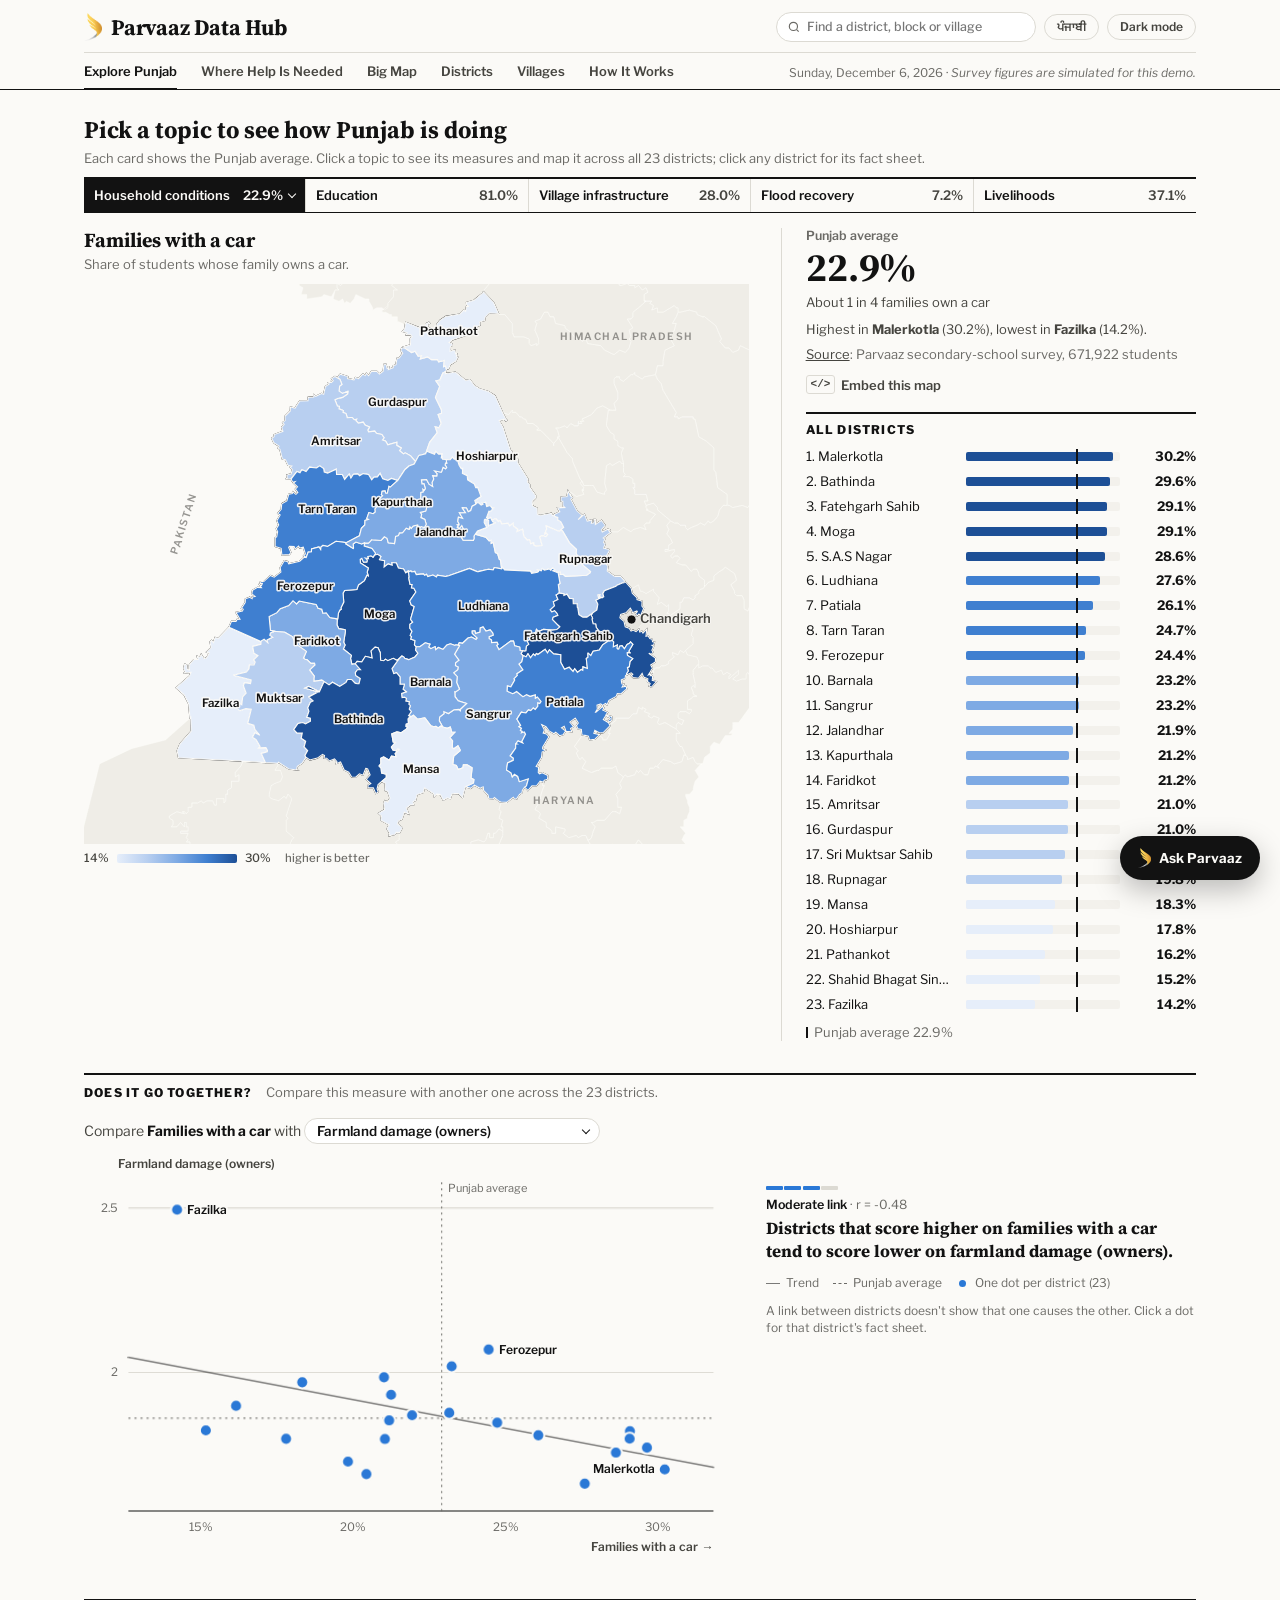
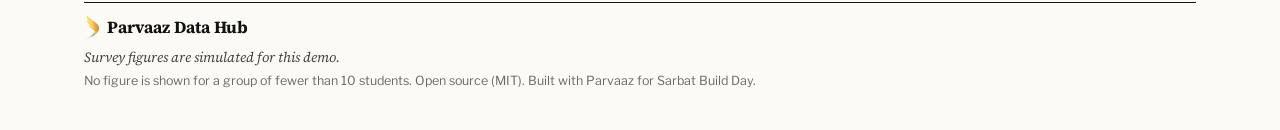
==== web/index.html @ bfe71d0b "Big Map: every village as a dot coloured by services (original style), cleaned up Co-Authored-By: Cl" ====
<!doctype html>
<html lang="en">
<head>
  <meta charset="utf-8">
  <meta name="viewport" content="width=device-width, initial-scale=1, viewport-fit=cover">
  <title>Parvaaz Data Hub</title>
  <meta name="description" content="Where Punjab needs help, district by district: Parvaaz's student survey and public records on every village.">
  <meta name="theme-color" content="#fbfaf7">
  <link rel="icon" type="image/png" href="img/parvaaz-wing-64.png">
  <link rel="preconnect" href="https://fonts.googleapis.com">
  <link rel="preconnect" href="https://fonts.gstatic.com" crossorigin>
  <link rel="stylesheet" href="https://fonts.googleapis.com/css2?family=Libre+Franklin:wght@400;500;600;700;800&family=Source+Serif+4:ital,opsz,wght@0,8..60,400;0,8..60,600;0,8..60,700;1,8..60,400;1,8..60,600&family=Noto+Sans+Gurmukhi:wght@400;500;600;700&display=swap">
  <link rel="stylesheet" href="css/atlas.css?v=202610170406">
</head>
<body>
<div class="page">
  <header class="mast">
    <div class="mast-top">
      <a class="brand" href="#explore"><img class="logo-mark" src="img/parvaaz-wing.png" alt=""><span data-s="brand">Parvaaz Data Hub</span></a>
      <div class="topbar-right">
        <div class="finder">
          <input id="find" type="search" autocomplete="off" spellcheck="false" role="combobox" aria-expanded="false" aria-controls="find-list">
          <ul class="results" id="find-list" role="listbox" hidden></ul>
        </div>
        <button type="button" class="toggle-btn" id="lang-toggle" lang="pa">ਪੰਜਾਬੀ</button>
        <button type="button" class="toggle-btn" id="theme-toggle" data-s="darkMode">Dark mode</button>
      </div>
    </div>
    <div class="mast-nav">
      <nav class="sections" aria-label="Sections">
        <a href="#explore" data-tab="map" data-s="tabMap">Explore Punjab</a>
        <a href="#today" data-tab="today" data-s="tabToday">Where Help Is Needed</a>
        <a href="#atlas" data-tab="atlas" data-s="tabAtlas">Big Map</a>
        <a href="#districts" data-tab="districts" data-s="tabDistricts">Districts</a>
        <a href="#villages" data-tab="villages" data-s="tabVillages">Villages</a>
        <a href="#about" data-tab="about" data-s="tabAbout">How It Works</a>
      </nav>
      <p class="mast-meta"><span id="today-date"></span> · <span data-s="simLine">Survey figures are simulated for this demo.</span></p>
    </div>
    <div class="markets" id="markets" hidden></div>
  </header>

  <main>
    <section class="tab-panel" id="tab-map" hidden>
      <div class="explore-intro"><h2 class="headline" data-s="exploreHead">Pick a topic to see how Punjab is doing</h2><p class="deck" data-s="exploreDeck">Every topic shows the Punjab average and a map of all 23 districts. No sign-up needed.</p></div>
      <nav class="topic-cards" id="topic-pills" aria-label="Topics"></nav>
      <div class="measures" id="measure-row"><div class="measures-in"><span class="measures-lbl" id="measures-lbl"></span><div class="measure-list" id="measure-pills" role="group"></div></div></div>
      <div class="chart-grid">
        <figure class="map-fig">
          <h3 class="fig-title" id="map-title"></h3>
          <p class="chart-sub" id="map-desc"></p>
          <div class="map-slot slot-map"></div>
          <div class="legend" id="map-key"></div>
        </figure>
        <div class="map-side" id="map-side"></div>
      </div>
      <section class="compare" id="compare"></section>
    </section>

    <section class="tab-panel" id="tab-today" hidden>
      <div class="front">
        <article class="lead" id="lead"></article>
        <aside class="rail" id="rail">
          <p class="kicker" data-s="needMap">Where need is highest</p>
          <div class="pills" id="areas"></div>
          <div class="map-slot slot-rail"></div>
          <div class="legend" id="rail-key"></div>
          <p class="legend-note" data-s="railHint">Darker = more need. Click a district for its fact sheet.</p>
          <div class="tiles" id="rail-tiles"></div>
        </aside>
      </div>
      <div class="band">
        <div class="band-main">
          <div class="band-head"><h3 data-s="heatTitle">Every district, by need</h3></div>
          <div class="heat" id="heat"></div>
        </div>
        <div class="band-side">
          <div class="band-head"><h3 data-s="notesTitle">About these numbers</h3></div>
          <ul class="cal" id="notes"></ul>
        </div>
      </div>
    </section>

    <section class="tab-panel" id="tab-atlas" hidden>
      <div class="atlas-stage">
        <aside class="atlas-side">
          <p class="kicker" data-s="tabAtlas"></p>
          <h2 class="atlas-title" data-s="atlasHead"></h2>
          <p class="atlas-deck" data-s="atlasDeck"></p>
          <label class="atlas-ctl"><span data-s="atlasColour"></span><span class="cmp-select"><select id="atlas-ind"></select></span></label>
          <div class="finder atlas-find"><input id="atlas-q" type="search" autocomplete="off" spellcheck="false"><ul class="results" id="atlas-list" hidden></ul></div>
          <label class="atlas-check"><input type="checkbox" id="atlas-dots" checked> <span data-s="atlasShowV"></span></label>
          <div class="atlas-detail" id="atlas-detail"></div>
        </aside>
        <div class="atlas-map">
          <div class="map-slot slot-big"></div>
          <div class="atlas-zoom"><button type="button" data-azoom="in" aria-label="Zoom in">+</button><button type="button" data-azoom="out" aria-label="Zoom out">−</button><button type="button" data-azoom="reset" aria-label="Reset">⟲</button></div>
          <p class="atlas-hint" id="atlas-hint" data-s="atlasHint"></p>
        </div>
      </div>
    </section>

    <section class="tab-panel" id="tab-districts" hidden>
      <div class="page-intro"><p class="kicker" data-s="tabDistricts"></p><h2 class="headline" data-s="districtsHead"></h2><p class="deck" data-s="districtsSub"></p></div>
      <div class="cards" id="cards"></div>
    </section>



    <section class="tab-panel" id="tab-villages" hidden>
      <div class="page-intro"><p class="kicker" data-s="tabVillages"></p><h2 class="headline" data-s="villagesHead"></h2><p class="deck" data-s="villagesSub"></p></div>
      <div class="filters">
        <input id="vq" type="search">
        <select id="vf-district"></select>
        <select id="vf-block"></select>
        <select id="vf-missing"></select>
        <span class="count" id="vcount" aria-live="polite"></span>
      </div>
      <div class="table-wrap"><table id="vtable"><thead></thead><tbody></tbody></table></div>
      <button class="more" id="vmore" type="button" hidden></button>
    </section>

    <section class="tab-panel" id="tab-about" hidden>
      <div class="page-intro"><p class="kicker" data-s="tabAbout"></p><h2 class="headline" data-s="aboutHead"></h2><p class="deck" data-s="aboutDeck"></p></div>
      <div class="about" id="about-cols"></div>
      <div class="section-head"><h2 data-s="xwTitle">How we matched the villages</h2><p data-s="xwSub">Every village in the government's list, linked to the census and to public village records.</p></div>
      <div class="xw" id="xw"></div>
      <div class="built-by"><img src="img/parvaaz-logo.png" alt="Parvaaz ਪਰਵਾਜ਼"><div><h3 data-s="byTitle">Built with Parvaaz</h3><p data-s="byText"></p></div></div>
      <div class="section-head"><h2 data-s="sourcesTitle">Sources</h2></div>
      <div class="about" id="about-src"></div>
    </section>
  </main>

  <footer>
    <a class="foot-brand" href="#about"><img src="img/parvaaz-wing.png" alt=""><span data-s="brand">Parvaaz Data Hub</span></a>
    <div class="disclaimer" data-s="simLine">Survey figures are simulated for this demo.</div>
    <div id="foot"></div>
  </footer>
</div>

<div class="map-park" hidden><div class="map-wrap" id="map"></div></div>

<dialog class="modal" id="modal" aria-label="District fact sheet">
  <div class="modal-inner">
    <button class="modal-close" type="button" id="modal-close" aria-label="Close">✕</button>
    <div id="modal-body"></div>
    <div class="modal-map"><div class="map-slot slot-modal"></div><div class="legend" id="modal-key"></div><p class="legend-note" id="modal-note"></p></div>
    <div id="modal-more"></div>
  </div>
</dialog>

<div class="toast" id="toast" role="status" hidden></div>
<a class="embed-credit" id="embed-credit" target="_blank" rel="noopener"><img src="img/parvaaz-wing.png" alt=""><span data-s="brand">Parvaaz Data Hub</span> ↗</a>
  <section class="chat" id="chat" aria-label="Ask Parvaaz">
    <div class="chat-panel" id="chat-panel" hidden>
      <div class="chat-head">
        <img class="chat-wing" src="img/parvaaz-wing.png" alt=""><strong data-s="chatTitle">Ask Parvaaz</strong>
        <button type="button" class="chat-mode" id="chat-mode" title="Connect Claude"></button>
        <button type="button" class="icon-btn" id="chat-close" aria-label="Close">
          <svg viewBox="0 0 24 24" aria-hidden="true"><path d="M6 6l12 12M18 6L6 18"/></svg>
        </button>
      </div>
      <form class="chat-key" id="chat-key" hidden>
        <p><b>Connect Claude</b> for full answers. Paste an Anthropic API key. It is stored only in this browser and sent only to Anthropic.</p>
        <input id="chat-key-input" type="password" autocomplete="off" placeholder="sk-ant-..." aria-label="Anthropic API key">
        <div class="chat-key-row"><button type="button" class="link" id="chat-key-clear">Disconnect</button><button type="submit" class="btn btn-sm">Save</button></div>
        <p class="note">For a public launch, use the server in web/server/ so visitors never need a key.</p>
      </form>
      <div class="chat-log" id="chat-log"><div class="msg bot" id="chat-intro"></div></div>
      <div class="chat-chips" id="chat-chips"></div>
      <form class="chat-form" id="chat-form">
        <input id="chat-input" type="text" autocomplete="off" aria-label="Your question">
        <button type="submit" class="btn" data-s="chatSend">Ask</button>
      </form>
    </div>
    <button type="button" class="chat-toggle" id="chat-toggle" aria-expanded="false" aria-controls="chat-panel">
      <img class="chat-wing" src="img/parvaaz-wing.png" alt="">
      <span data-s="chatTitle">Ask Parvaaz</span>
    </button>
  </section>

  <script src="js/config.js?v=202610170406"></script>
  <script src="js/i18n.js?v=202610170406"></script>
  <script src="js/data.js?v=202610170406"></script>
  <script src="js/map.js?v=202610170406"></script>
  <script src="js/charts.js?v=202610170406"></script>
  <script src="js/need.js?v=202610170406"></script>
  <script src="js/answer.js?v=202610170406"></script>
  <script src="js/chat.js?v=202610170406"></script>
  <script src="js/app.js?v=202610170406"></script>
</body>
</html>
---- web/css/atlas.css ----
/* Punjab Data Hub: newspaper front page (after "The Morning Brief"). Plain CSS, light + dark. */

:root {
  --paper: #fbfaf7; --paper-2: #f3f1ec; --card: #ffffff;
  --ink: #121212; --ink-2: #45443f; --muted: #6b6a66;
  --hair: #dcdad3; --rule: #121212;
  --good: #2a78d6; --bad: #e34948; --up: #1f7a4d; --down: #c23b3a;
  --nodata: #e6e4de; --halo: rgba(251,250,247,.92); --land: #efede7;
  --seq-good-0: #e6eefa; --seq-good-1: #b8cff0; --seq-good-2: #7eaae4; --seq-good-3: #3f7fd0; --seq-good-4: #1d4f96;
  --seq-bad-0: #fbe9e4; --seq-bad-1: #f4c1b5; --seq-bad-2: #e98d7c; --seq-bad-3: #d25747; --seq-bad-4: #9b2c22;
  --seq-neutral-0: #ecebe6; --seq-neutral-1: #cfccc2; --seq-neutral-2: #a9a598; --seq-neutral-3: #7a766a; --seq-neutral-4: #4a473f;
  --serif: "Source Serif 4", Georgia, "Times New Roman", "Noto Sans Gurmukhi", serif;
  --sans: "Libre Franklin", "Helvetica Neue", Arial, "Noto Sans Gurmukhi", sans-serif;
  color-scheme: light;
}
@media (prefers-color-scheme: dark) {
  :root:not([data-theme="light"]) {
    --paper: #161615; --paper-2: #1f1f1d; --card: #1b1b1a; --ink: #f1efe9; --ink-2: #cfccc4; --muted: #9a978f;
    --hair: #34332f; --rule: #f1efe9; --good: #6aa6f0; --bad: #f07170; --up: #5cc08a; --down: #f07170;
    --nodata: #2c2b28; --halo: rgba(22,22,21,.9); --land: #23221f; color-scheme: dark;
  }
}
:root[data-theme="dark"] {
  --paper: #161615; --paper-2: #1f1f1d; --card: #1b1b1a; --ink: #f1efe9; --ink-2: #cfccc4; --muted: #9a978f;
  --hair: #34332f; --rule: #f1efe9; --good: #6aa6f0; --bad: #f07170; --up: #5cc08a; --down: #f07170;
  --nodata: #2c2b28; --halo: rgba(22,22,21,.9); --land: #23221f; color-scheme: dark;
}

* { box-sizing: border-box; }
html { -webkit-text-size-adjust: 100%; }
body { margin: 0; background: var(--paper); color: var(--ink); font: 17px/1.55 var(--serif); }
a { color: inherit; }
button, input, select { font: inherit; color: inherit; }
[hidden] { display: none !important; }
.muted { color: var(--muted); }
.tab { font-variant-numeric: tabular-nums; }
body.modal-open { overflow: hidden; }

.page { max-width: 1160px; margin: 0 auto; padding: 0 24px 40px; }

/* ---------- masthead ---------- */
.mast { position: sticky; top: 0; z-index: 50; background: var(--paper); border-bottom: 1px solid var(--rule); margin: 0 calc(50% - 50vw); padding: 0 calc(50vw - 50%); }
body { overflow-x: hidden; }
.mast-top { display: flex; justify-content: space-between; align-items: center; gap: 16px; padding: 12px 0 10px; }
.brand { display: inline-flex; align-items: center; gap: 9px; text-decoration: none; font: 700 22px/1 var(--serif); letter-spacing: -.01em; color: var(--ink); white-space: nowrap; }
.brand .logo-mark { height: 28px; width: auto; display: block; }
html[lang="pa"] .brand { font-family: "Noto Sans Gurmukhi", var(--serif); font-size: 20px; }
.topbar-right { display: flex; align-items: center; gap: 8px; flex-wrap: wrap; justify-content: flex-end; }
.toggle-btn { border: 1px solid var(--hair); background: transparent; border-radius: 999px; padding: 5px 12px; font: 600 12px/1.2 var(--sans); cursor: pointer; text-decoration: none; color: var(--ink-2); white-space: nowrap; }
.toggle-btn:hover { border-color: var(--ink); color: var(--ink); }
.mast-nav { display: flex; justify-content: space-between; align-items: flex-end; gap: 16px; border-top: 1px solid var(--hair); }
.mast-meta { margin: 0; padding: 0 0 9px; font: 12px/1.3 var(--sans); color: var(--muted); white-space: nowrap; }
.mast-meta span:last-child { font-style: italic; }
.finder { position: relative; }
.finder input { width: 260px; border: 1px solid var(--hair); background: var(--card) url("data:image/svg+xml,%3Csvg xmlns='http://www.w3.org/2000/svg' viewBox='0 0 24 24' fill='none' stroke='%236b6a66' stroke-width='2'%3E%3Ccircle cx='11' cy='11' r='7'/%3E%3Cpath d='m20 20-3.5-3.5'/%3E%3C/svg%3E") no-repeat 10px 50% / 14px; border-radius: 999px; padding: 6px 12px 6px 30px; font: 500 12.5px/1.3 var(--sans); outline: none; }
.finder input:focus { border-color: var(--ink); }
.results { position: absolute; right: 0; top: calc(100% + 6px); z-index: 70; width: 340px; max-height: 420px; overflow-y: auto; margin: 0; padding: 6px; list-style: none; background: var(--card); border: 1px solid var(--hair); border-radius: 8px; box-shadow: 0 16px 40px rgba(0,0,0,.14); }
.results li { display: flex; gap: 10px; align-items: baseline; padding: 7px 8px; border-radius: 6px; cursor: pointer; }
.results li:hover, .results li.is-on { background: var(--paper-2); }
.r-type { flex: 0 0 56px; font: 700 10px/1.2 var(--sans); text-transform: uppercase; letter-spacing: .08em; color: var(--muted); }
.r-main b { display: block; font: 600 14px/1.3 var(--sans); }
.r-main small { font: 12px/1.3 var(--sans); color: var(--muted); }
.r-none { color: var(--muted); font: 13px var(--sans); cursor: default !important; }

.sections { display: flex; gap: 2px 24px; flex-wrap: wrap; font: 600 13px/1.3 var(--sans); }
.sections a { text-decoration: none; color: var(--ink-2); padding: 10px 0 8px; border-bottom: 2px solid transparent; margin-bottom: -1px; }
.sections a:hover { color: var(--ink); }
.sections a[aria-current] { color: var(--ink); border-bottom-color: var(--ink); }
.markets { display: flex; overflow-x: auto; border-bottom: 1px solid var(--rule); scrollbar-width: none; }
.markets::-webkit-scrollbar { display: none; }
.mk { flex: 1 0 auto; display: grid; gap: 1px; padding: 9px 16px; text-decoration: none; border-right: 1px solid var(--hair); font-family: var(--sans); min-width: 140px; }
.mk:last-child { border-right: 0; }
.mk:hover { background: var(--paper-2); }
.mk-name { font: 700 10.5px/1.2 var(--sans); text-transform: uppercase; letter-spacing: .08em; color: var(--muted); }
.mk-price { font: 700 17px/1.2 var(--serif); font-variant-numeric: tabular-nums; }
.mk-chg { font: 500 11.5px/1.2 var(--sans); color: var(--ink-2); white-space: nowrap; }

/* ---------- shared ---------- */
main { padding-top: 26px; }
.kicker { margin: 0 0 6px; font: 700 11px/1.3 var(--sans); text-transform: uppercase; letter-spacing: .12em; color: var(--bad); }
.section-head { border-top: 2px solid var(--rule); padding-top: 8px; margin: 6px 0 16px; display: flex; align-items: baseline; gap: 14px; flex-wrap: wrap; }
.section-head h2 { margin: 0; font: 800 13px/1.3 var(--sans); text-transform: uppercase; letter-spacing: .1em; }
.section-head p { margin: 0; font: 14px/1.4 var(--sans); color: var(--muted); }
.chart-sub { margin: 2px 0 10px; font: 13px/1.4 var(--sans); color: var(--muted); }
.legend { display: flex; align-items: center; gap: 8px; margin-top: 8px; font: 500 11.5px/1.2 var(--sans); color: var(--ink-2); flex-wrap: wrap; }
.legend .grad { display: inline-block; width: 120px; height: 9px; border-radius: 2px; }
.legend em { font-style: normal; color: var(--muted); margin-left: 6px; }
.legend .dot { width: 11px; height: 11px; border-radius: 50%; border: 1px solid rgba(0,0,0,.35); display: inline-block; }
.legend-note { margin: 6px 0 0; font: 12px/1.45 var(--sans); color: var(--muted); }
.tick { display: inline-block; width: 2px; height: 11px; background: var(--ink); margin-right: 6px; vertical-align: -1px; }

.pills { display: flex; flex-wrap: wrap; gap: 6px; align-items: center; margin: 0 0 10px; }
.pills-lbl { font: 600 11.5px/1.2 var(--sans); color: var(--muted); margin-right: 2px; }
.pill { display: inline-block; border: 1px solid var(--hair); background: transparent; border-radius: 999px; padding: 4px 11px; font: 600 12px/1.3 var(--sans); cursor: pointer; text-decoration: none; color: var(--ink-2); }
.pill:hover { border-color: var(--ink); color: var(--ink); }
.pill[aria-pressed="true"], .pill.on { background: var(--ink); border-color: var(--ink); color: var(--paper); }
.pill-lg { padding: 6px 14px; font-size: 13px; }

.meter-row { display: grid; grid-template-columns: minmax(90px, 150px) 1fr 66px; gap: 10px; align-items: center; padding: 4px 0; font: 13px/1.3 var(--sans); text-decoration: none; }
.meter-row .name { overflow: hidden; text-overflow: ellipsis; white-space: nowrap; }
.meter-row .val { text-align: right; font-weight: 700; font-variant-numeric: tabular-nums; }
.meter-row.ref { color: var(--muted); }
a.meter-row:hover .name { text-decoration: underline; }
.meter { position: relative; display: block; height: 9px; background: var(--paper-2); border-radius: 2px; }
.meter > span { position: absolute; left: 0; top: 0; bottom: 0; border-radius: 2px; }
.meter > b { position: absolute; top: -3px; bottom: -3px; width: 2px; margin-left: -1px; background: var(--ink); }

/* ---------- map ---------- */
.map-slot { position: relative; }
.map-park { display: none; }
.slot-rail .map-wrap { height: 380px; }
.slot-map .map-wrap { height: 560px; }
.slot-modal .map-wrap { height: 420px; }
.map-wrap { position: relative; width: 100%; background: var(--paper); }
.map-svg { width: 100%; height: 100%; display: block; user-select: none; -webkit-user-select: none; }
.ctx-land { fill: var(--land); stroke: var(--paper); stroke-width: 1; }
.ctx-capital { fill: var(--nodata); }
.ctx-label { font: 600 calc(var(--ctx-size, 13px) * .78)/1 var(--sans); letter-spacing: .14em; text-transform: uppercase; fill: var(--muted); opacity: .7; pointer-events: none; }
.ctx-city { pointer-events: none; }
.ctx-city circle { fill: var(--ink); stroke: var(--paper); stroke-width: 1.5; }
.ctx-city text { font: 600 var(--ctx-size, 12px)/1 var(--sans); fill: var(--ink-2); paint-order: stroke; stroke: var(--halo); stroke-width: 3px; }
.outline path { fill: none; stroke: var(--ink); stroke-width: 1.2; vector-effect: non-scaling-stroke; }
.map-svg .tiles image, .tile-labels image { pointer-events: none; }
.district { stroke: var(--paper); stroke-width: 1.1; vector-effect: non-scaling-stroke; cursor: pointer; transition: fill .3s, opacity .2s; }
.district:hover, .district.is-hl { stroke: var(--ink); stroke-width: 2; }
.district.is-selected { stroke: var(--ink); stroke-width: 2.4; }
.has-selection .district:not(.is-selected):not(:hover) { opacity: .35; }
.district-label { font: 600 var(--label-size, 11px)/1 var(--sans); fill: var(--ink); text-anchor: middle; pointer-events: none; paint-order: stroke; stroke: var(--halo); stroke-width: var(--label-halo, 3px); stroke-linejoin: round; }
.district-label.is-crowded { display: none; }
.has-blocks .district-label.is-selected { display: none; }
.blk { stroke: var(--paper); stroke-width: 1.4; stroke-linejoin: round; vector-effect: non-scaling-stroke; cursor: pointer; }
.blk:hover { filter: brightness(.92); }
.blk.is-sel { stroke: var(--ink); stroke-width: 2.4; }
.map-wrap.has-blocks.has-dots .blk:not(.is-sel) { opacity: .35; filter: grayscale(.6); }
.block-label { font: 600 var(--block-size, 11px)/1 var(--sans); fill: var(--ink); text-anchor: middle; pointer-events: none; paint-order: stroke; stroke: var(--halo); stroke-width: calc(var(--block-size, 11px) * .3); stroke-linejoin: round; }
.block-label .label-val { display: none; }
.village-dot { stroke: rgba(0,0,0,.5); stroke-width: .8; vector-effect: non-scaling-stroke; cursor: pointer; }
.village-dot:hover { stroke: var(--ink); stroke-width: 2; }
.village-dot.is-selected { stroke: var(--ink); stroke-width: 3; }
.map-tip { position: absolute; left: 0; top: 0; z-index: 5; pointer-events: none; min-width: 130px; padding: 8px 11px; background: var(--ink); color: var(--paper); border-radius: 4px; box-shadow: 0 8px 24px rgba(0,0,0,.2); font: 12.5px/1.4 var(--sans); }
.map-tip strong { display: block; font-size: 13px; }
.map-tip .tip-v { display: block; font: 700 21px/1.2 var(--serif); }
.map-tip .tip-v small { font-size: 12px; opacity: .7; }
.map-tip .tip-r { display: block; opacity: .8; font-size: 12px; }
.map-callout, .map-ctl, .map-reset, .map-attrib, .map-back { display: none !important; }

/* ---------- TODAY ---------- */
.front { display: grid; grid-template-columns: 2.2fr 1fr; gap: 32px; }
.lead { min-width: 0; }
.rail { border-left: 1px solid var(--hair); padding-left: 24px; min-width: 0; }
.headline { margin: 0 0 10px; font: 700 clamp(26px, 3.4vw, 38px)/1.12 var(--serif); letter-spacing: -.01em; }
.deck { margin: 0 0 18px; font: 19px/1.5 var(--serif); color: var(--ink-2); }

.sixty { border-top: 3px solid var(--ink); border-bottom: 1px solid var(--hair); background: var(--paper-2); padding: 12px 16px 6px; margin: 0 0 26px; }
.sixty-label { margin: 0 0 6px; font: 800 11px/1.3 var(--sans); text-transform: uppercase; letter-spacing: .12em; }
.sixty dl { margin: 0; }
.sixty-row { display: grid; grid-template-columns: 110px 1fr; gap: 12px; padding: 7px 0; border-top: 1px solid var(--hair); font-size: 15.5px; line-height: 1.45; }
.sixty-row:first-child { border-top: 0; }
.sixty-row dt { font: 700 11.5px/1.6 var(--sans); text-transform: uppercase; letter-spacing: .06em; color: var(--muted); }
.sixty-row dd { margin: 0; }

.top-buys { margin-top: 4px; }
.tb-head { display: flex; justify-content: space-between; align-items: baseline; gap: 12px; flex-wrap: wrap; border-top: 2px solid var(--rule); padding-top: 8px; }
.tb-head h3 { margin: 0; font: 800 13px/1.3 var(--sans); text-transform: uppercase; letter-spacing: .1em; }
.tb-head span { font: 13px/1.3 var(--sans); color: var(--muted); }
.tb-list { list-style: none; margin: 0; padding: 0; }
.tb-row { display: grid; grid-template-columns: 56px 1fr; gap: 14px; padding: 18px 0; border-bottom: 1px solid var(--hair); }
.tb-rank { font: 700 44px/1 var(--serif); color: var(--bad); }
.tb-body { min-width: 0; }
.tb-top { display: flex; justify-content: space-between; gap: 16px; align-items: flex-start; }
.tb-top h4 { margin: 0; font: 700 23px/1.2 var(--serif); }
.tb-top h4 a { text-decoration: none; }
.tb-top h4 a:hover { text-decoration: underline; }
.tags { margin: 3px 0 0; font: 600 11.5px/1.4 var(--sans); color: var(--muted); text-transform: uppercase; letter-spacing: .05em; }
.tags .sep { margin: 0 6px; }
.tb-price { display: grid; justify-items: end; gap: 3px; flex: 0 0 auto; }
.tb-price .now { font: 700 24px/1 var(--serif); font-variant-numeric: tabular-nums; }
.tb-price .now small, .card-price small { font-size: 13px; color: var(--muted); font-weight: 400; }
.meter-sm { display: block; width: 90px; height: 5px; background: var(--paper-2); border-radius: 2px; overflow: hidden; }
.meter-sm i { display: block; height: 100%; }
.tb-conf { font: 600 10.5px/1.2 var(--sans); text-transform: uppercase; letter-spacing: .08em; color: var(--muted); }
.tb-pitch { margin: 8px 0 8px; font-size: 16px; color: var(--ink-2); }
.tb-toggle { border: 0; background: none; padding: 0; font: 700 12px/1.3 var(--sans); text-transform: uppercase; letter-spacing: .08em; cursor: pointer; display: inline-flex; gap: 6px; align-items: center; }
.tb-toggle:hover { color: var(--bad); }
.tb-caret { transition: transform .2s; }
.tb-toggle[aria-expanded="true"] .tb-caret { transform: rotate(180deg); }
.tb-more { margin-top: 12px; }
.tb-points { display: grid; grid-template-columns: repeat(3, 1fr); gap: 18px; padding-top: 12px; border-top: 1px solid var(--hair); }
.tb-point h5 { margin: 0 0 4px; font: 800 10.5px/1.3 var(--sans); text-transform: uppercase; letter-spacing: .1em; color: var(--muted); }
.tb-point p { margin: 0; font-size: 14.5px; line-height: 1.5; }
.tb-link { margin: 12px 0 0; font: 700 13px/1.3 var(--sans); }
.tb-link a { text-decoration: none; border-bottom: 1px solid currentColor; }

#rail-tiles { display: grid; grid-template-columns: 1fr 1fr; margin-top: 18px; border-top: 2px solid var(--rule); }
.tile { padding: 10px 10px 10px 0; border-bottom: 1px solid var(--hair); }
.tile:nth-child(2n) { padding-left: 12px; border-left: 1px solid var(--hair); }
.tile .label { font: 700 10.5px/1.3 var(--sans); text-transform: uppercase; letter-spacing: .08em; color: var(--muted); }
.tile .value { font: 700 26px/1.15 var(--serif); font-variant-numeric: tabular-nums; }
.tile .sub { font: 12px/1.3 var(--sans); color: var(--muted); }

.band { display: grid; grid-template-columns: 2.2fr 1fr; gap: 32px; margin-top: 30px; }
.band-head { border-top: 2px solid var(--rule); padding-top: 8px; margin-bottom: 12px; }
.band-head h3 { margin: 0; font: 800 13px/1.3 var(--sans); text-transform: uppercase; letter-spacing: .1em; }
.heat { display: grid; grid-template-columns: repeat(auto-fill, minmax(120px, 1fr)); gap: 3px; }
.heat-tile { display: grid; gap: 1px; padding: 9px 10px; min-height: 78px; text-decoration: none; color: #2a1714; font-family: var(--sans); border-radius: 2px; }
.heat-tile[data-dark="1"] { color: #fff; }
.heat-tile:hover { outline: 2px solid var(--ink); outline-offset: 1px; }
.heat-name { font: 700 12.5px/1.2 var(--sans); }
.heat-val { font: 700 22px/1.1 var(--serif); }
.heat-tk { font: 500 10.5px/1.25 var(--sans); opacity: .85; }
.cal { list-style: none; margin: 0; padding: 0; }
.cal-item { padding: 9px 0; border-bottom: 1px solid var(--hair); }
.cal-date { font: 800 11px/1.3 var(--sans); text-transform: uppercase; letter-spacing: .08em; }
.cal-what { font-size: 14.5px; line-height: 1.45; color: var(--ink-2); }

/* ---------- DISTRICTS ---------- */
.cards { display: grid; grid-template-columns: repeat(auto-fill, minmax(250px, 1fr)); gap: 14px; }
.stock-card { display: flex; flex-direction: column; gap: 9px; padding: 14px 16px; border: 1px solid var(--hair); border-radius: 6px; background: var(--card); text-decoration: none; font-family: var(--sans); transition: box-shadow .15s, border-color .15s; }
.stock-card:hover { border-color: var(--ink-2); box-shadow: 0 6px 20px rgba(0,0,0,.08); }
.card-top { display: flex; justify-content: space-between; gap: 10px; align-items: flex-start; }
.card-ticker { display: block; font: 700 19px/1.2 var(--serif); }
.card-name { display: block; font: 600 11px/1.3 var(--sans); text-transform: uppercase; letter-spacing: .07em; color: var(--muted); margin-top: 2px; }
.card-price { font: 700 22px/1 var(--serif); white-space: nowrap; }
.stock-card .meter { height: 5px; }
.card-note { display: grid; grid-template-columns: 1fr auto; gap: 3px 10px; font-size: 13px; color: var(--ink-2); }
.card-note b { color: var(--ink); text-align: right; font-variant-numeric: tabular-nums; }
.card-foot { font-size: 12px; color: var(--muted); border-top: 1px solid var(--hair); padding-top: 8px; }

/* ---------- EXPLORE (home) ---------- */
.explore-intro { margin-bottom: 10px; }
.explore-intro .headline { font: 700 24px/1.2 var(--serif); margin: 0 0 4px; letter-spacing: 0; }
.explore-intro .deck { font: 13px/1.4 var(--sans); color: var(--muted); }
.explore-intro .deck { margin-bottom: 10px; max-width: none; }
.topic-cards { display: grid; grid-template-columns: repeat(auto-fit, minmax(150px, 1fr)); border-top: 2px solid var(--rule); border-bottom: 1px solid var(--rule); margin: 0; }
.topic-card { position: relative; display: flex; align-items: baseline; justify-content: space-between; gap: 6px; padding: 8px 10px; text-decoration: none; border-right: 1px solid var(--hair); transition: background .15s; min-width: 0; }
.topic-card:last-child { border-right: 0; }
.topic-card:hover { background: var(--paper-2); }
.tc-name { font: 600 13px/1.3 var(--sans); color: var(--ink); white-space: nowrap; overflow: hidden; text-overflow: ellipsis; min-width: 0; }
.tc-val { font: 600 13px/1.3 var(--sans); font-variant-numeric: tabular-nums; color: var(--ink-2); flex: none; }
.tc-sub { display: none; }
.tc-n { display: none; }
.topic-card[aria-current] { background: var(--ink); }
.topic-card[aria-current] .tc-name { color: var(--paper); }
.topic-card[aria-current] .tc-val { color: var(--paper); }
.topic-card[aria-current]::after { content: ""; position: absolute; left: 50%; bottom: -6px; margin-left: -6px; border: 6px solid transparent; border-bottom: 0; border-top-color: var(--ink); opacity: 0; transition: opacity .2s; }
.topic-cards.is-open .topic-card[aria-current]::after { opacity: 1; }
.topic-card[aria-current] .tc-val::after { content: ""; display: inline-block; width: 5px; height: 5px; margin-left: 6px; border-right: 1.5px solid currentColor; border-bottom: 1.5px solid currentColor; transform: translateY(-3px) rotate(45deg); transition: transform .25s; }
.topic-cards.is-open .topic-card[aria-current] .tc-val::after { transform: translateY(0) rotate(225deg); }
.measures { display: grid; grid-template-rows: 0fr; margin-bottom: 14px; border-bottom: 1px solid transparent; transition: grid-template-rows .35s cubic-bezier(.2,.7,.2,1), border-color .35s; }
.measures.is-open { grid-template-rows: 1fr; border-bottom-color: var(--hair); }
.measures-in { min-height: 0; overflow: hidden; display: flex; align-items: center; gap: 10px; flex-wrap: nowrap; padding: 0; opacity: 0; transform: translateY(-6px); transition: opacity .3s, transform .35s cubic-bezier(.2,.7,.2,1), padding .35s; }
.measures.is-open .measures-in { padding: 10px 0 9px; opacity: 1; transform: none; }
.measures-lbl { font: 13px/1.4 var(--sans); color: var(--muted); flex: none; white-space: nowrap; }
.measure-list { display: flex; flex-wrap: wrap; gap: 5px; flex: 1; min-width: 0; }
.measure { display: inline-flex; align-items: baseline; gap: 6px; padding: 3px 10px; border: 1px solid var(--hair); border-radius: 999px; text-decoration: none; background: var(--card); }
.measure:hover { border-color: var(--ink); }
.m-name { font: 13px/1.4 var(--sans); color: var(--ink-2); }
.m-val { font: 13px/1.4 var(--sans); font-variant-numeric: tabular-nums; color: var(--muted); }
.measure[aria-current] { border-color: var(--ink); box-shadow: inset 0 0 0 1px var(--ink); }
.measure[aria-current] .m-name, .measure[aria-current] .m-val { color: var(--ink); font-weight: 600; }
.chart-grid { display: grid; grid-template-columns: 1.6fr 1fr; gap: 32px; }
.map-fig { margin: 0; min-width: 0; }
.fig-title { margin: 0; font: 700 20px/1.25 var(--serif); }
.map-side { border-left: 1px solid var(--hair); padding-left: 24px; min-width: 0; }
.hero-label { margin: 0; font: 13px/1.4 var(--sans); color: var(--muted); }
.hero-figure { margin: 2px 0 6px; font: 700 40px/1 var(--serif); font-variant-numeric: tabular-nums; }
.hero-note { margin: 0 0 8px; font: 13px/1.4 var(--sans); color: var(--ink-2); }
.find-note { margin: 0 0 6px; font: 13px/1.4 var(--sans); color: var(--ink-2); }
.m-source { margin: 6px 0 0; font: 12px/1.45 var(--sans); color: var(--muted); }
.m-source a { color: var(--ink-2); }
.ranking { margin-top: 18px; border-top: 2px solid var(--rule); padding-top: 8px; }
.ranking h3 { margin: 0 0 6px; font: 600 13px/1.4 var(--sans); color: var(--ink); }

/* ---------- VILLAGES ---------- */
.filters { display: flex; flex-wrap: wrap; gap: 8px; align-items: center; margin-bottom: 12px; font-family: var(--sans); }
.filters input, .filters select { border: 1px solid var(--hair); background: var(--card); border-radius: 4px; padding: 7px 10px; font: 13.5px/1.3 var(--sans); }
.filters input { flex: 1 1 220px; }
.filters select:disabled { opacity: .5; }
.filters .count { margin-left: auto; font: 600 13px var(--sans); color: var(--muted); }
.table-wrap { border-top: 2px solid var(--rule); overflow-x: auto; }
table { width: 100%; border-collapse: collapse; font: 13.5px/1.35 var(--sans); }
th { text-align: left; padding: 9px 10px; font: 700 11px/1.2 var(--sans); text-transform: uppercase; letter-spacing: .07em; color: var(--muted); border-bottom: 1px solid var(--ink); white-space: nowrap; }
th button { border: 0; background: none; padding: 0; font: inherit; letter-spacing: inherit; text-transform: inherit; color: inherit; cursor: pointer; }
th button:hover, th[aria-sort="ascending"] button, th[aria-sort="descending"] button { color: var(--ink); }
th .arr { opacity: .6; }
td { padding: 8px 10px; border-bottom: 1px solid var(--hair); }
th.r, td.r { text-align: right; }
th.c, td.c { text-align: center; }
td .t { font: 600 14.5px/1.3 var(--serif); }
td .co { font-size: 11px; color: var(--muted); }
td.yes { color: var(--up); font-weight: 700; }
td.no { color: var(--down); font-weight: 700; }
td.na { color: var(--muted); }
.t-link { text-decoration: none; }
.t-link:hover { text-decoration: underline; }
tr.is-hl td { background: color-mix(in srgb, var(--good) 14%, transparent); }
tr.click { cursor: pointer; }
tr.click:hover td { background: var(--paper-2); }
.more { display: block; margin: 16px auto 0; border: 1px solid var(--ink); background: transparent; border-radius: 999px; padding: 8px 20px; font: 700 12.5px/1.2 var(--sans); cursor: pointer; }
.more:hover { background: var(--ink); color: var(--paper); }
.heatc.h0 { background: var(--seq-bad-2); color: #fff; }
.heatc.h1 { background: var(--seq-bad-1); color: #121212; }
.heatc.h2 { background: var(--seq-bad-0); color: #121212; }
.heatc.h3 { background: var(--seq-good-0); color: #121212; }
.heatc.h4 { background: var(--seq-good-1); color: #121212; }

/* ---------- ABOUT ---------- */
.about { display: grid; grid-template-columns: repeat(3, 1fr); gap: 28px; margin-bottom: 30px; }
.about h3 { margin: 0 0 6px; font: 700 18px/1.25 var(--serif); }
.about p { margin: 0; font-size: 15px; color: var(--ink-2); }

/* ---------- FOOTER ---------- */
.foot-brand { display: inline-flex; align-items: center; gap: 8px; margin-bottom: 8px; text-decoration: none; font: 700 17px/1 var(--serif); color: var(--ink); }
.foot-brand img { height: 24px; }
.built-by { display: grid; grid-template-columns: auto 1fr; gap: 28px; align-items: center; margin: 4px 0 34px; padding: 22px 26px; background: var(--paper-2); border-top: 3px solid var(--ink); }
.built-by img { height: 150px; width: auto; display: block; background: #fff; border-radius: 6px; padding: 10px 14px; }
.built-by h3 { margin: 0 0 6px; font: 700 22px/1.2 var(--serif); }
.built-by p { margin: 0; font-size: 16px; color: var(--ink-2); max-width: 62ch; }
footer { margin-top: 44px; border-top: 4px double var(--rule); padding-top: 12px; font: 12.5px/1.5 var(--sans); color: var(--muted); }
.disclaimer { font: italic 14px/1.5 var(--serif); color: var(--ink-2); margin-bottom: 4px; }

/* ---------- FACT SHEET MODAL ---------- */
.modal { border: 0; padding: 0; background: transparent; width: min(980px, calc(100vw - 32px)); max-width: none; max-height: calc(100vh - 40px); color: var(--ink); }
.modal::backdrop { background: rgba(10,10,10,.5); }
.modal-inner { position: relative; background: var(--paper); border-radius: 10px; padding: 26px 30px 30px; display: grid; grid-template-columns: 1.15fr 1fr; gap: 0 30px; grid-template-areas: "body map" "more more"; }
#modal-body { grid-area: body; min-width: 0; }
.modal-map { grid-area: map; min-width: 0; padding-top: 34px; }
#modal-more { grid-area: more; min-width: 0; }
.modal-close { position: absolute; right: 14px; top: 14px; width: 34px; height: 34px; border-radius: 50%; border: 1px solid var(--hair); background: var(--card); cursor: pointer; font-size: 14px; z-index: 3; }
.modal-close:hover { border-color: var(--ink); }
.modal-top { display: flex; justify-content: space-between; align-items: center; gap: 10px; flex-wrap: wrap; margin-right: 40px; }
.modal-top .kicker { margin: 0; }
.modal-actions { display: flex; gap: 6px; }
.m-title { margin: 8px 0 2px; font: 700 clamp(30px, 4vw, 44px)/1.08 var(--serif); }
.m-sub { margin: 0 0 8px; font: 600 12px/1.3 var(--sans); text-transform: uppercase; letter-spacing: .08em; color: var(--muted); }
#modal-body .deck { font-size: 17px; margin: 8px 0 16px; }
.back { margin: 8px 0 0; font: 600 13px var(--sans); }
.back a { text-decoration: none; }
.back a:hover { text-decoration: underline; }
.facts { display: grid; grid-template-columns: repeat(3, 1fr); margin: 0 0 18px; border-top: 2px solid var(--rule); }
.facts > div { padding: 8px 10px 8px 0; border-bottom: 1px solid var(--hair); }
.facts dt { font: 700 10.5px/1.3 var(--sans); text-transform: uppercase; letter-spacing: .07em; color: var(--muted); }
.facts dd { margin: 0; font: 700 19px/1.25 var(--serif); font-variant-numeric: tabular-nums; }
.facts dd small { display: block; font: 500 11px/1.3 var(--sans); color: var(--muted); }
.facts dd small.up { color: var(--up); }
.facts dd small.down { color: var(--down); }
.m-section { margin-top: 18px; }
.m-h { margin: 0 0 8px; border-top: 2px solid var(--rule); padding-top: 8px; font: 800 12px/1.3 var(--sans); text-transform: uppercase; letter-spacing: .1em; }
.reason { padding: 8px 0 10px; border-bottom: 1px solid var(--hair); }
.reason-h { display: flex; justify-content: space-between; gap: 10px; flex-wrap: wrap; margin-bottom: 4px; font: 14px/1.35 var(--sans); }
.reason-h .muted { font-size: 12px; }
.modal .table-wrap { border-top: 0; }
.btable td, .btable th { padding: 6px 8px; }

.sheet-tabs { display: flex; flex-wrap: wrap; gap: 4px; margin: 10px 0 14px; }
.sheet-tabs button { border: 1px solid var(--hair); background: transparent; border-radius: 999px; padding: 4px 11px; font: 600 12.5px/1.3 var(--sans); color: var(--ink-2); cursor: pointer; transition: background .2s, color .2s, border-color .2s; }
.sheet-tabs button:hover { border-color: var(--ink); color: var(--ink); }
.sheet-tabs button[aria-current] { background: var(--ink); border-color: var(--ink); color: var(--paper); }
.topic-kicker { margin: 0 0 2px; }
.reason-note { margin: 2px 0 0; font: 12.5px/1.4 var(--sans); color: var(--muted); }
.reason-note .up { color: var(--up); } .reason-note .down { color: var(--down); }

/* ---------- BIG MAP (full screen) ---------- */
body.on-atlas main { padding-top: 0; }
body.on-atlas footer { margin-top: 0; }
.atlas-stage { position: relative; margin: 0 calc(50% - 50vw); background: var(--land); overflow: hidden; }
.slot-big .map-wrap { height: calc(100vh - 92px); min-height: 560px; background: var(--land); }
.atlas-panel { position: absolute; left: max(16px, calc(50vw - 580px)); top: 18px; z-index: 6; width: 330px; padding: 16px 18px 14px; display: grid; gap: 10px;
  background: color-mix(in srgb, var(--paper) 86%, transparent); backdrop-filter: blur(10px) saturate(1.2); -webkit-backdrop-filter: blur(10px) saturate(1.2);
  border: 1px solid var(--hair); border-radius: 12px; box-shadow: 0 18px 50px rgba(0,0,0,.14); font: 13px/1.4 var(--sans); }
.atlas-panel .kicker { margin: 0; }
.atlas-title { margin: -4px 0 0; font: 700 24px/1.15 var(--serif); }
.atlas-deck { margin: 0; color: var(--ink-2); font: 13px/1.45 var(--sans); }
.atlas-ctl { display: grid; gap: 4px; color: var(--muted); }
.atlas-ctl .cmp-select, .atlas-ctl select { width: 100%; }
.atlas-check { display: inline-flex; align-items: center; gap: 8px; cursor: pointer; color: var(--ink-2); }
.atlas-check input { accent-color: var(--ink); width: 15px; height: 15px; }
.atlas-find input { width: 100%; }
.atlas-find .results { left: 0; right: auto; width: 100%; }
.atlas-zoom { position: absolute; right: max(16px, calc(50vw - 580px)); bottom: 96px; display: grid; gap: 4px; z-index: 4; }
.atlas-zoom button { width: 36px; height: 36px; border: 1px solid var(--hair); border-radius: 8px; background: color-mix(in srgb, var(--paper) 90%, transparent); backdrop-filter: blur(6px); font: 600 17px/1 var(--sans); color: var(--ink); cursor: pointer; box-shadow: 0 4px 14px rgba(0,0,0,.08); transition: transform .15s, border-color .2s; }
.atlas-zoom button:hover { border-color: var(--ink); transform: translateY(-1px); }
.atlas-legend { position: absolute; left: max(16px, calc(50vw - 580px)); bottom: 18px; z-index: 4; background: color-mix(in srgb, var(--paper) 86%, transparent); backdrop-filter: blur(8px); -webkit-backdrop-filter: blur(8px); border: 1px solid var(--hair); border-radius: 10px; padding: 8px 12px 10px; max-width: 330px; }
.atlas-legend .al-h { margin: 4px 0 0; font: 600 12px/1.3 var(--sans); color: var(--ink-2); }
.atlas-legend .legend { margin-top: 4px; }
@media (min-width: 641px) { .atlas-card { right: max(16px, calc(50vw - 580px)); top: 18px; width: 320px; } }
.block-lines .blk-line { fill: none; stroke: var(--paper); stroke-opacity: .8; stroke-width: 1; stroke-linejoin: miter; vector-effect: non-scaling-stroke; pointer-events: none; }
.map-wrap.is-dense .block-lines { opacity: .35; }
.dense-ripple { fill: none; stroke: var(--ink); stroke-width: 2; vector-effect: non-scaling-stroke; transform-box: fill-box; transform-origin: center; animation: ripple 1.8s cubic-bezier(.2,.7,.2,1) infinite; }
@keyframes ripple { from { transform: scale(1); opacity: .8; } to { transform: scale(3.2); opacity: 0; } }
@keyframes distIn { from { opacity: 0; transform: scale(.94); } to { opacity: 1; transform: none; } }
@keyframes panelIn { from { opacity: 0; transform: translateX(-18px); } to { opacity: 1; transform: none; } }
@keyframes bob { 0%, 100% { transform: translate(-50%, 0); } 50% { transform: translate(-50%, -4px); } }
@media (prefers-reduced-motion: no-preference) {
  .is-entering .slot-big path.district { transform-box: fill-box; transform-origin: center; animation: distIn .7s cubic-bezier(.2,.8,.2,1) both; animation-delay: calc(var(--d, 0) * 35ms); }
  .is-entering .block-lines .blk-line { stroke-dasharray: 1; animation: draw 1.6s cubic-bezier(.4,0,.2,1) both; animation-delay: .6s; }
  .is-entering .atlas-panel { animation: panelIn .6s cubic-bezier(.2,.8,.2,1) both; animation-delay: .15s; }
  .is-entering .atlas-legend, .is-entering .atlas-zoom { animation: fadeUp .6s ease both; animation-delay: .5s; }
  .atlas-hint:not([hidden]) { animation: bob 2.4s ease-in-out infinite; }
  .dense.in { animation: fadeIn .9s ease both; animation-delay: .35s; }
}
.atlas-hint { position: absolute; left: 50%; bottom: 22px; transform: translateX(-50%); z-index: 4; margin: 0; padding: 6px 14px; border-radius: 999px; background: var(--ink); color: var(--paper); font: 600 12.5px/1.3 var(--sans); box-shadow: 0 6px 18px rgba(0,0,0,.15); pointer-events: none; white-space: nowrap; }
.atlas-card { position: absolute; right: 12px; top: 12px; z-index: 5; width: 300px; max-height: calc(100% - 24px); overflow-y: auto; background: var(--paper); border: 1px solid var(--hair); border-top: 3px solid var(--ink); border-radius: 6px; padding: 14px 16px 16px; box-shadow: 0 16px 40px rgba(0,0,0,.14); font-family: var(--sans); }
.ac-close { position: absolute; right: 8px; top: 8px; width: 26px; height: 26px; border-radius: 50%; border: 1px solid var(--hair); background: var(--card); cursor: pointer; font-size: 11px; color: var(--ink); }
.atlas-card .kicker { margin: 0 0 2px; }
.ac-title { margin: 0 24px 2px 0; font: 700 22px/1.2 var(--serif); }
.ac-sub { margin: 0 0 10px; font: 13px/1.4 var(--sans); color: var(--muted); }
.ac-score { margin: 0 0 6px; font: 13px/1.4 var(--sans); color: var(--ink-2); }
.ac-score b { font: 700 20px/1 var(--serif); color: var(--ink); margin-right: 4px; }
.ac-svc { list-style: none; margin: 0 0 10px; padding: 0; display: grid; grid-template-columns: 1fr 1fr; gap: 4px 10px; font: 13px/1.35 var(--sans); }
.ac-svc li { display: flex; gap: 6px; align-items: baseline; color: var(--ink-2); }
.ac-svc li span { font-weight: 700; width: 12px; }
.ac-svc li.yes span { color: var(--up); } .ac-svc li.no span { color: var(--down); }
.ac-svc li.no { color: var(--muted); }
.ac-dist, .ac-match { margin: 0 0 6px; font: 12.5px/1.45 var(--sans); color: var(--muted); }
.ac-facts { display: grid; grid-template-columns: 1fr 1fr; gap: 0; margin: 8px 0 12px; border-top: 1px solid var(--hair); }
.ac-facts > div { padding: 7px 8px 7px 0; border-bottom: 1px solid var(--hair); }
.ac-facts dt { font: 600 12px/1.3 var(--sans); color: var(--muted); }
.ac-facts dd { margin: 0; font: 700 18px/1.25 var(--serif); }
.ac-facts dd small { display: block; font: 11.5px/1.3 var(--sans); color: var(--muted); font-weight: 400; }
.ac-link { display: inline-block; margin-top: 4px; font: 700 13px/1.3 var(--sans); text-decoration: none; border-bottom: 1px solid currentColor; }
.atlas-card:not([hidden]) { animation: slideUp .3s cubic-bezier(.2,.8,.2,1) both; }
.dense { pointer-events: none; }
.dense-dots { stroke: none; }
/* dots show what's missing: dark = fewer basic services, faint = all four, ring = no record */
.d-0 { fill: var(--ink); } .d-1 { fill: var(--ink); fill-opacity: .8; } .d-2 { fill: var(--ink); fill-opacity: .5; }
.d-3 { fill: var(--ink); fill-opacity: .22; } .d-4 { fill: var(--paper); fill-opacity: .5; }
.d-nr { fill: none; stroke: var(--ink); stroke-opacity: .3; stroke-width: .8; vector-effect: non-scaling-stroke; }
.map-wrap.is-dense .district-label { stroke-width: calc(var(--label-halo, 3px) * 1.4); font-weight: 700; }
.map-wrap.is-dense .district { fill-opacity: .85; }
.map-wrap.is-dense .blk { stroke: var(--ink); stroke-opacity: .35; stroke-width: 1; }
.ac-facts dt::first-letter { text-transform: uppercase; }
.al-dot { display: inline-block; width: 9px; height: 9px; border-radius: 50%; background: var(--ink); }
.dense-sel { fill: none; stroke: var(--ink); stroke-width: 3; vector-effect: non-scaling-stroke; }


/* ---------- BIG MAP v3: sidebar + dark map ---------- */
.atlas-stage { display: grid; grid-template-columns: 380px 1fr; margin: 0 calc(50% - 50vw); height: calc(100vh - 92px); min-height: 600px; background: none; overflow: hidden;
  --seq-good-0: #e9f1fa; --seq-good-1: #bcd5ee; --seq-good-2: #82b0dc; --seq-good-3: #3f7fc0; --seq-good-4: #164f8f;
  --seq-bad-0: #fcebe4; --seq-bad-1: #f5c3ad; --seq-bad-2: #e98b6d; --seq-bad-3: #cc5340; --seq-bad-4: #8a2620;
  --seq-neutral-0: #eeede8; --seq-neutral-1: #d3d0c6; --seq-neutral-2: #aaa596; --seq-neutral-3: #7b7668; --seq-neutral-4: #4a463e; }
.atlas-side { position: relative; z-index: 2; overflow-y: auto; padding: 24px 22px 40px; border-right: 1px solid var(--hair); background: var(--paper); display: flex; flex-direction: column; gap: 12px; font: 13px/1.45 var(--sans); }
.atlas-side .kicker { margin: 0; }
.atlas-title { margin: -6px 0 0; font: 700 26px/1.15 var(--serif); }
.atlas-deck { margin: 0; color: var(--ink-2); font: 13.5px/1.5 var(--sans); }
.atlas-ctl { display: grid; gap: 4px; color: var(--muted); }
.atlas-ctl .cmp-select, .atlas-ctl select { width: 100%; }
.atlas-find input { width: 100%; }
.atlas-find .results { left: 0; right: auto; width: 100%; }
.atlas-check { display: inline-flex; align-items: center; gap: 8px; cursor: pointer; color: var(--ink-2); }
.atlas-detail { display: flex; flex-direction: column; gap: 8px; border-top: 2px solid var(--rule); padding-top: 14px; margin-top: 4px; }
.as-label { margin: 0; font: 600 12.5px/1.3 var(--sans); color: var(--muted); }
.as-big { display: flex; align-items: baseline; gap: 2px; }
.as-big b { font: 700 40px/1.05 var(--serif); font-variant-numeric: tabular-nums; }
.as-big span { font: 600 16px var(--sans); color: var(--muted); }
.as-legend { display: flex; align-items: center; gap: 8px; font: 12px/1 var(--sans); color: var(--muted); }
.as-legend .grad { flex: 1; height: 8px; border-radius: 4px; }
.as-h { margin: 10px 0 0; font: 800 11.5px/1.3 var(--sans); text-transform: uppercase; letter-spacing: .1em; color: var(--ink); }
.as-list { display: grid; }
.as-row { display: grid; grid-template-columns: 1fr 84px 56px; align-items: center; gap: 10px; padding: 6px 8px; margin: 0 -8px; border: 0; border-radius: 6px; background: none; text-align: left; text-decoration: none; color: var(--ink); font: 13px/1.3 var(--sans); cursor: pointer; transition: background .15s; }
.as-row:hover { background: var(--paper-2); }
.as-row .n { white-space: nowrap; overflow: hidden; text-overflow: ellipsis; }
.as-row .bar { height: 6px; border-radius: 3px; background: var(--paper-2); overflow: hidden; }
.as-row .bar i { display: block; height: 100%; border-radius: 3px; background: var(--seq-good-3); }
.as-row .v { text-align: right; font-weight: 600; font-variant-numeric: tabular-nums; }
.as-back { align-self: flex-start; border: 0; background: none; padding: 0; font: 600 13px var(--sans); color: var(--ink-2); cursor: pointer; }
.as-back:hover { color: var(--ink); text-decoration: underline; }
.as-name { margin: -4px 0 0; font: 700 28px/1.15 var(--serif); }
.as-sub, .as-note { margin: 0; font: 12.5px/1.45 var(--sans); color: var(--muted); }
.as-btn { justify-content: center; margin-top: 4px; }
.atlas-side .ac-facts { margin: 4px 0; }

.atlas-map { position: relative; min-width: 0; overflow: hidden; background: var(--paper-2); }
.slot-big, .slot-big .map-wrap { height: 100%; }
.atlas-map .map-wrap { background: transparent; }
.atlas-map .ctx-land { fill: var(--paper); stroke: var(--paper-2); stroke-width: 1.5; }
.atlas-map .ctx-label { fill: var(--muted); opacity: .55; }
.atlas-map .outline path { stroke: var(--ink); stroke-width: 1.4; stroke-opacity: .85; filter: drop-shadow(0 6px 14px rgba(0,0,0,.16)); }
.atlas-map .district { stroke: var(--paper); stroke-width: 1.3; }
.atlas-map .district:hover, .atlas-map .district.is-hl { stroke: var(--ink); stroke-width: 2; }
.atlas-map .district.is-selected { stroke: var(--ink); stroke-width: 2.6; }
.atlas-map .has-selection .district:not(.is-selected):not(:hover) { opacity: .45; }
.atlas-map .blk { stroke: var(--hair); stroke-width: 1.2; }
.atlas-map .map-wrap.has-blocks .district.is-selected { filter: drop-shadow(0 12px 22px rgba(0,0,0,.22)); }
.atlas-map .district-label { font-weight: 700; }
.atlas-map .atlas-zoom { position: absolute; right: 18px; top: 18px; bottom: auto; height: auto; align-content: start; display: grid; gap: 0; z-index: 4; border: 1px solid var(--hair); border-radius: 8px; overflow: hidden; background: var(--card); box-shadow: 0 6px 18px rgba(0,0,0,.08); }
.atlas-map .atlas-zoom button { border: 0; border-bottom: 1px solid var(--hair); border-radius: 0; background: var(--card); box-shadow: none; width: 36px; height: 36px; color: var(--ink); }
.atlas-map .atlas-zoom button:last-child { border-bottom: 0; }
.atlas-map .atlas-zoom button:hover { background: var(--paper-2); transform: none; }
.atlas-map .atlas-hint { position: absolute; left: 50%; bottom: 22px; transform: translateX(-50%); background: var(--card); color: var(--ink); border: 1px solid var(--hair); box-shadow: 0 6px 18px rgba(0,0,0,.08); }
.atlas-map .map-tip { background: var(--ink); color: var(--paper); }
body.on-atlas footer { display: none; }
@media (prefers-reduced-motion: no-preference) {
  .is-entering .atlas-side > * { animation: fadeUp .5s cubic-bezier(.2,.7,.2,1) both; }
  .is-entering .atlas-detail .as-row { animation: fadeUp .45s cubic-bezier(.2,.7,.2,1) both; animation-delay: calc(120ms + var(--i, 0) * 22ms); }
  .is-entering .as-row .bar i { transform-origin: left; animation: growX .8s cubic-bezier(.2,.8,.2,1) both; animation-delay: calc(250ms + var(--i, 0) * 22ms); }
}
@media (max-width: 760px) {
  .atlas-stage { grid-template-columns: 1fr; grid-template-rows: 62vh auto; height: auto; }
  .atlas-map { order: -1; }
  .atlas-side { border-right: 0; overflow: visible; }
  .atlas-map .atlas-hint { display: none; }
}

/* block view inside fact sheets */
.map-wrap.is-blockview .district { stroke: var(--hair); }
.map-wrap.is-blockview .district-label { opacity: .55; }
.map-wrap.is-blockview .blk { stroke: var(--hair); stroke-width: 1.2; }
.map-wrap.is-blockview .blk.is-sel { stroke: var(--ink); stroke-width: 2.2; filter: drop-shadow(0 6px 14px rgba(0,0,0,.14)); }
.map-wrap.is-blockview .block-label { opacity: .7; }
.map-wrap.is-blockview .block-label.is-sel { opacity: 1; font-weight: 700; }
.slot-modal .map-wrap { border-radius: 8px; overflow: hidden; background: var(--paper-2); }
/* big map motion */
@keyframes fillIn { from { fill: var(--paper); } }
@keyframes liftIn { from { filter: drop-shadow(0 0 0 rgba(0,0,0,0)); } to { filter: drop-shadow(0 10px 18px rgba(0,0,0,.22)); } }
@media (prefers-reduced-motion: no-preference) {
  .atlas-map .district.fill-in { animation: fillIn .9s cubic-bezier(.3,.7,.2,1) both; animation-delay: calc(var(--d, 0) * 45ms); }
  .atlas-map .district.is-selected { animation: liftIn .5s ease both; filter: drop-shadow(0 10px 18px rgba(0,0,0,.22)); }
  .atlas-map .district { transition: fill .7s cubic-bezier(.2,.7,.2,1), opacity .4s, stroke-width .15s; }
  .atlas-map .blk, .atlas-map .block-label { animation: fadeIn .6s ease both; animation-delay: .35s; }
}
.atlas-map .district:hover { filter: brightness(1.04) drop-shadow(0 4px 10px rgba(0,0,0,.15)); }
/* big map: every village as a dot, coloured by basic services (clean version) */
.atlas-map .map-wrap.is-dense .district { fill-opacity: .55; stroke: var(--paper); stroke-width: 1.6; }
.atlas-map .map-wrap.is-dense.has-blocks .district { fill-opacity: .35; }
.atlas-map .map-wrap.is-dense .district-label { font-weight: 700; stroke-width: calc(var(--label-halo, 3px) * 1.6); }
.atlas-map .dense-dots { stroke: none; }
.atlas-map .d-0 { fill: #ffffff; fill-opacity: 1; stroke: #9aa3ad; stroke-width: .6; vector-effect: non-scaling-stroke; }
.atlas-map .d-1 { fill: var(--seq-good-1); fill-opacity: 1; } .atlas-map .d-2 { fill: var(--seq-good-2); fill-opacity: 1; }
.atlas-map .d-3 { fill: var(--seq-good-3); fill-opacity: 1; } .atlas-map .d-4 { fill: var(--seq-good-4); fill-opacity: 1; }
.atlas-map .d-nr { fill: #b9b6ae; fill-opacity: .9; stroke: none; }
.as-dk { margin-top: 6px; }
.as-dots { display: flex; align-items: center; gap: 5px; font: 12px/1 var(--sans); color: var(--muted); }
.as-dots i { width: 10px; height: 10px; border-radius: 50%; display: inline-block; }
.as-dots .d-0 { background: #fff; border: 1px solid #9aa3ad; } .as-dots .d-1 { background: var(--seq-good-1); } .as-dots .d-2 { background: var(--seq-good-2); }
.as-dots .d-3 { background: var(--seq-good-3); } .as-dots .d-4 { background: var(--seq-good-4); } .as-dots .d-nr { background: #b9b6ae; margin-left: 8px; }
.atlas-map .map-wrap.has-blocks .blk { fill: var(--card); fill-opacity: .7; }
/* ---------- toast ---------- */
.toast { position: fixed; left: 50%; bottom: 28px; transform: translateX(-50%); z-index: 90; background: var(--ink); color: var(--paper); padding: 9px 16px; border-radius: 999px; font: 600 13px var(--sans); box-shadow: 0 10px 30px rgba(0,0,0,.25); }

/* ---------- Ask Parvaaz ---------- */
.btn { display: inline-flex; align-items: center; border: 0; background: var(--ink); color: var(--paper); border-radius: 999px; padding: 8px 16px; font: 700 13px/1.2 var(--sans); cursor: pointer; text-decoration: none; }
.btn-sm { padding: 6px 12px; font-size: 12px; }
.link { border: 0; background: none; padding: 0; font: 600 13px var(--sans); text-decoration: underline; cursor: pointer; color: var(--ink-2); }
.icon-btn { border: 0; background: none; width: 30px; height: 30px; border-radius: 50%; display: grid; place-items: center; cursor: pointer; color: var(--ink); }
.icon-btn:hover { background: var(--paper-2); }
.icon-btn svg { width: 16px; height: 16px; fill: none; stroke: currentColor; stroke-width: 2; stroke-linecap: round; }
.chip { display: inline-block; padding: 4px 10px; border-radius: 999px; font: 500 12px/1.35 var(--sans); }
.chat { position: fixed; right: 20px; bottom: 20px; z-index: 45; display: flex; flex-direction: column; align-items: flex-end; gap: 10px; pointer-events: none; font-family: var(--sans); }
.chat > * { pointer-events: auto; }
.chat-toggle { display: inline-flex; align-items: center; gap: 8px; border: 0; background: var(--ink); color: var(--paper); border-radius: 999px; padding: 12px 18px; font: 700 13.5px/1.2 var(--sans); cursor: pointer; box-shadow: 0 10px 28px rgba(0,0,0,.25); }
.chat-toggle svg { width: 17px; height: 17px; fill: none; stroke: currentColor; stroke-width: 2; stroke-linejoin: round; }
.chat-wing { height: 20px; width: auto; display: block; }
.chat.is-open .chat-toggle { display: none; }
.chat-panel { width: min(400px, calc(100vw - 32px)); height: min(580px, calc(100vh - 110px)); background: var(--paper); border: 1px solid var(--hair); border-top: 3px solid var(--ink); border-radius: 6px; box-shadow: 0 24px 60px rgba(0,0,0,.2); display: flex; flex-direction: column; overflow: hidden; }
.chat-head { display: flex; align-items: center; gap: 8px; padding: 12px 14px; border-bottom: 1px solid var(--hair); }
.chat-head strong { font: 700 18px/1.2 var(--serif); }
.chat-mode { margin-left: auto; border: 1px solid var(--hair); background: none; border-radius: 999px; padding: 4px 10px; font: 600 11.5px var(--sans); cursor: pointer; color: var(--ink-2); }
.chat-mode.is-on { color: var(--up); border-color: var(--up); }
.chat-key { padding: 12px 14px; border-bottom: 1px solid var(--hair); background: var(--paper-2); font-size: 13px; display: flex; flex-direction: column; gap: 8px; }
.chat-key p { margin: 0; }
.chat-key .note { color: var(--muted); font-size: 12px; }
.chat-key input { border: 1px solid var(--hair); border-radius: 4px; padding: 8px 10px; background: var(--card); }
.chat-key-row { display: flex; justify-content: space-between; align-items: center; }
.chat-log { flex: 1; overflow-y: auto; padding: 14px; display: flex; flex-direction: column; gap: 10px; }
.msg { max-width: 90%; padding: 9px 12px; border-radius: 10px; font: 14.5px/1.5 var(--serif); }
.msg.bot { background: var(--paper-2); align-self: flex-start; }
.msg.user { background: var(--ink); color: var(--paper); align-self: flex-end; font-family: var(--sans); font-size: 14px; }
.msg.is-note { background: color-mix(in srgb, var(--bad) 12%, var(--paper)); }
.msg.is-pending { opacity: .6; }
.msg-cites, .msg-limit { display: block; margin-top: 6px; font: 12px/1.4 var(--sans); color: var(--muted); }
.chat-chips { display: flex; flex-wrap: wrap; gap: 6px; padding: 0 14px 10px; }
.chat-chips .chip { border: 1px solid var(--hair); background: var(--card); cursor: pointer; white-space: normal; text-align: left; color: var(--ink-2); }
.chat-chips .chip:hover { border-color: var(--ink); }
.chat-form { display: flex; gap: 8px; padding: 10px; border-top: 1px solid var(--hair); }
.chat-form input { flex: 1; min-width: 0; border: 1px solid var(--hair); border-radius: 999px; padding: 8px 14px; background: var(--card); font: 14px var(--sans); }


/* ---------- compare two measures ---------- */
.compare { margin-top: 32px; }
.cmp-q { margin: 0 0 8px; font: 14px/1.5 var(--sans); color: var(--ink-2); }
.cmp-q b { color: var(--ink); font-weight: 700; }
.cmp-select { position: relative; display: inline-block; }
.cmp-select::after { content: ""; position: absolute; right: 11px; top: 50%; width: 5px; height: 5px; margin-top: -4px; border-right: 1.5px solid var(--ink); border-bottom: 1.5px solid var(--ink); transform: rotate(45deg); pointer-events: none; }
.cmp-select select { appearance: none; -webkit-appearance: none; border: 1px solid var(--hair); border-radius: 999px; background: var(--card); padding: 3px 28px 3px 12px; font: 600 13.5px/1.35 var(--sans); color: var(--ink); cursor: pointer; max-width: 100%; }
.cmp-select select:hover { border-color: var(--ink); }
.cmp-grid { display: grid; grid-template-columns: 1.5fr 1fr; gap: 36px; align-items: start; }
.cmp-text { padding-top: 34px !important; }
.cmp-chart { min-width: 0; }
.cmp-text { padding: 0; }
.cmp-meter { display: grid; grid-template-columns: repeat(4, 1fr); gap: 2px; width: 72px; margin-bottom: 6px; }
.cmp-meter i { height: 4px; border-radius: 1px; background: var(--hair); }
.cmp-meter.lv1 i:nth-child(-n+1), .cmp-meter.lv2 i:nth-child(-n+2) { background: var(--muted); }
.cmp-meter.lv3 i:nth-child(-n+3), .cmp-meter.lv4 i:nth-child(-n+4) { background: var(--good); }
.cmp-strength { margin: 0 0 4px; font: 600 12.5px/1.4 var(--sans); color: var(--ink); }
.cmp-strength span { font-weight: 400; color: var(--muted); font-variant-numeric: tabular-nums; }
.cmp-sentence { margin: 0 0 12px; font: 700 17px/1.35 var(--serif); }
.cmp-key { list-style: none; margin: 0 0 10px; padding: 0; display: flex; flex-wrap: wrap; gap: 4px 14px; font: 12px/1.4 var(--sans); color: var(--muted); }
.cmp-key li { display: flex; align-items: center; gap: 6px; }
.cmp-key i { display: inline-block; width: 14px; flex: none; }
.k-trend { height: 2px; background: var(--ink); }
.k-ref { border-top: 1px dashed var(--muted); height: 0; }
.k-dot { width: 7px !important; height: 7px; border-radius: 50%; background: var(--good); margin: 0 3px; }
.cmp-caution { margin: 0; font: 12px/1.45 var(--sans); color: var(--muted); }
.cmp-chart { position: relative; }
.cmp-svg { width: 100%; height: auto; display: block; font-family: var(--sans); overflow: visible; }
.cmp-svg .grid { stroke: var(--hair); stroke-width: 1; }
.cmp-svg .axis { stroke: var(--ink); stroke-width: 1; }
.cmp-svg .tick { font-size: 11.5px; fill: var(--muted); font-variant-numeric: tabular-nums; }
.cmp-svg .axis-title { font-size: 12px; font-weight: 600; fill: var(--ink-2); }
.cmp-svg .ref { stroke: var(--muted); stroke-width: 1; stroke-dasharray: 2 4; opacity: .8; }
.cmp-svg .ref-t { font-size: 11px; fill: var(--muted); }
.cmp-svg .trend { stroke: var(--ink); stroke-width: 1.5; stroke-linecap: round; opacity: .55; }
.cmp-svg .cdot { cursor: pointer; outline: none; }
.cmp-svg .cdot .pt { fill: var(--good); stroke: var(--paper); stroke-width: 2; transition: r .12s; }
.cmp-svg .cdot text { font-size: 12px; font-weight: 600; fill: var(--ink); paint-order: stroke; stroke: var(--paper); stroke-width: 4px; stroke-linejoin: round; pointer-events: none; }
.cmp-svg .cdot:hover .pt, .cmp-svg .cdot:focus .pt { stroke: var(--ink); stroke-width: 2; }
.cmp-tip { position: absolute; z-index: 5; pointer-events: none; min-width: 150px; padding: 8px 11px; background: var(--ink); color: var(--paper); border-radius: 4px; box-shadow: 0 8px 24px rgba(0,0,0,.2); font: 12px/1.45 var(--sans); }
.cmp-tip strong { display: block; font-size: 13px; margin-bottom: 2px; }
.cmp-tip span { display: block; opacity: .85; }
.cmp-tip b { opacity: 1; font-weight: 700; }
.k-trend { height: 1.5px !important; background: var(--ink); opacity: .55; }

/* ---------- embed box ---------- */
.embed-box { margin: 10px 0 4px; font: 13px/1.4 var(--sans); }
.embed-box summary { cursor: pointer; font-weight: 600; color: var(--ink-2); list-style: none; display: inline-flex; gap: 6px; align-items: center; }
.embed-box summary::before { content: "</>"; font: 700 11px/1 ui-monospace, monospace; border: 1px solid var(--hair); border-radius: 3px; padding: 3px 4px; }
.embed-box summary::-webkit-details-marker { display: none; }
.embed-box summary:hover { color: var(--ink); }
.embed-box p { margin: 8px 0 6px; color: var(--muted); }
.embed-box textarea { width: 100%; resize: vertical; border: 1px solid var(--hair); border-radius: 4px; padding: 8px; background: var(--paper-2); font: 11.5px/1.4 ui-monospace, Menlo, monospace; color: var(--ink); margin-bottom: 6px; }
.embed-credit { display: none; }
body.embed .mast, body.embed footer, body.embed .chat, body.embed .embed-box, body.embed .explore-intro .deck { display: none !important; }
body.embed .page { padding-top: 12px; }
body.embed main { padding-top: 0; }
body.embed .embed-credit { display: inline-flex; position: fixed; right: 12px; bottom: 12px; z-index: 40; align-items: center; gap: 6px; padding: 6px 12px; border-radius: 999px; background: var(--ink); color: var(--paper); font: 600 12px/1 var(--sans); text-decoration: none; box-shadow: 0 6px 18px rgba(0,0,0,.2); }
body.embed .embed-credit img { height: 14px; }

/* ---------- crosswalk panel ---------- */
.xw { margin-bottom: 32px; }
.xw-tiles { display: grid; grid-template-columns: repeat(3, 1fr); border-top: 1px solid var(--rule); }
.xw-tile { padding: 12px 14px 12px 0; border-bottom: 1px solid var(--hair); }
.xw-tile:not(:nth-child(3n+1)) { padding-left: 14px; border-left: 1px solid var(--hair); }
.xw-tile .label { font: 600 13px/1.35 var(--sans); color: var(--ink-2); }
.xw-tile .value { font: 700 28px/1.15 var(--serif); font-variant-numeric: tabular-nums; margin: 2px 0; }
.xw-tile .sub { font: 13px/1.35 var(--sans); color: var(--muted); }
.xw-acc .value { color: var(--up); }
.xw-acc.is-pending .value { color: var(--muted); }
.xw-pending { margin: 8px 0 0; font: 13px/1.4 var(--sans); color: var(--bad); }
.xw-how { margin-top: 16px; }
.xw-how h3 { margin: 0 0 6px; font: 600 13px/1.4 var(--sans); }
.xw-how ol { margin: 0; padding-left: 20px; font: 14px/1.55 var(--sans); color: var(--ink-2); }
.conf { display: inline-block; padding: 1px 7px; border-radius: 999px; font: 600 11px/1.5 var(--sans); white-space: nowrap; font-variant-numeric: tabular-nums; }
.conf-ok { background: color-mix(in srgb, var(--up) 14%, transparent); color: var(--up); }
.conf-rev { background: color-mix(in srgb, #d98a00 18%, transparent); color: #a86a00; }
.conf-no { background: color-mix(in srgb, var(--bad) 14%, transparent); color: var(--bad); }


/* ===================================================================
   Type system (one place, applied to every page)
   - Kicker: red, uppercase. Only at the top of a page or popup.
   - Section head: black, uppercase, over a 2px rule.
   - Label: grey, normal case, 12.5px sans. Every small label above a value.
   - Numbers: 40 (one per view), 26 (tiles), 20 (in lists and cards).
   - Prose: serif. Notes and UI: 13px sans.
   =================================================================== */
.page-intro { margin: 2px 0 20px; }
.page-intro .kicker { margin-bottom: 4px; }
.headline { font: 700 clamp(26px, 2.8vw, 32px)/1.15 var(--serif); letter-spacing: -.01em; margin: 0 0 6px; }
.deck { font: 17px/1.5 var(--serif); color: var(--ink-2); margin: 0 0 14px; max-width: 72ch; }
.page-intro .deck { margin-bottom: 0; }

.section-head h2, .tb-head h3, .band-head h3, .ranking h3, .m-h, .sixty-label {
  font: 800 12px/1.3 var(--sans); text-transform: uppercase; letter-spacing: .1em; color: var(--ink); }
.section-head p, .tb-head span { font: 13px/1.4 var(--sans); color: var(--muted); }
.ranking { border-top: 2px solid var(--rule); padding-top: 8px; }

.mk-name, .sixty-row dt, .tile .label, .card-name, .facts dt, .hero-label, .xw-tile .label, .pills-lbl, .tb-conf, .r-type {
  font: 600 12.5px/1.35 var(--sans); text-transform: none; letter-spacing: 0; color: var(--muted); }
.tags { font: 13px/1.4 var(--sans); text-transform: none; letter-spacing: 0; color: var(--muted); }
.tb-point h5, .cal-date { font: 600 13px/1.35 var(--sans); text-transform: none; letter-spacing: 0; color: var(--ink); }
.tb-toggle { font: 600 13px/1.3 var(--sans); text-transform: none; letter-spacing: 0; }

.hero-figure, .tb-rank { font: 700 40px/1 var(--serif); }
.tile .value, .xw-tile .value { font: 700 26px/1.15 var(--serif); }
.tb-price .now, .card-price, .heat-val, .facts dd, .mk-price, .card-ticker, .tb-top h4 { font-family: var(--serif); font-weight: 700; }
.tb-price .now, .card-price, .facts dd { font-size: 20px; line-height: 1.2; }
.heat-val { font-size: 20px; }
.card-ticker, .tb-top h4 { font-size: 20px; line-height: 1.2; }
.mk-price { font-size: 17px; }

.cal-what, .card-foot, .chart-sub, .legend-note, .m-source, .hero-note, .find-note, .explore-desc { font: 13px/1.45 var(--sans); }
.cal-what, .hero-note, .find-note { color: var(--ink-2); }
.card-note { font: 13px/1.45 var(--sans); }
.tb-pitch, .tb-point p, .sixty-row dd { font-family: var(--serif); font-size: 15.5px; line-height: 1.5; }

/* one selected look: filled ink */
.stock-card { border-radius: 4px; }
.facts dt::first-letter, .tb-conf::first-letter, .card-name::first-letter, .tile .label::first-letter { text-transform: uppercase; }
.sixty { background: transparent; border-top: 2px solid var(--rule); padding: 10px 0 4px; }
.sixty-row { border-top-color: var(--hair); }


/* ---------- motion (only while arriving somewhere new; off for reduced motion) ---------- */
@keyframes fadeUp { from { opacity: 0; transform: translateY(10px); } to { opacity: 1; transform: none; } }
@keyframes fadeIn { from { opacity: 0; } to { opacity: 1; } }
@keyframes growX { from { transform: scaleX(0); } to { transform: scaleX(1); } }
@keyframes pop { 0% { opacity: 0; transform: scale(0); } 70% { opacity: 1; transform: scale(1.25); } 100% { opacity: 1; transform: scale(1); } }
@keyframes draw { from { stroke-dashoffset: 1; } to { stroke-dashoffset: 0; } }
@keyframes rise { from { opacity: 0; transform: translateY(24px) scale(.985); } to { opacity: 1; transform: none; } }
@keyframes slideUp { from { opacity: 0; transform: translateY(16px); } to { opacity: 1; transform: none; } }
@media (prefers-reduced-motion: no-preference) {
  .is-entering .page-intro > *, .is-entering .explore-intro > *, .is-entering .lead > .kicker, .is-entering .lead > .headline, .is-entering .lead > .deck { animation: fadeUp .55s cubic-bezier(.2,.7,.2,1) both; }
  .is-entering .page-intro > :nth-child(2), .is-entering .explore-intro > :nth-child(2), .is-entering .lead > .headline { animation-delay: 60ms; }
  .is-entering .page-intro > :nth-child(3), .is-entering .explore-intro > :nth-child(3), .is-entering .lead > .deck { animation-delay: 120ms; }
  .is-entering :is(.topic-card, .measure, .stock-card, .tb-row, .heat-tile, .ranking .meter-row, .tile, .xw-tile, .cal-item, .sixty-row, .facts > div, .reason, .about > div) {
    animation: fadeUp .5s cubic-bezier(.2,.7,.2,1) both; animation-delay: calc(140ms + var(--i, 0) * 35ms); }
  .is-entering :is(.btable tbody tr, #vtable tbody tr) { animation: fadeIn .4s ease both; animation-delay: calc(var(--i, 0) * 18ms); }
  .is-entering :is(.map-fig, .map-side, .rail, .cmp-text, .modal-map, .xw-how, .built-by, .filters) { animation: fadeUp .6s cubic-bezier(.2,.7,.2,1) both; animation-delay: 120ms; }
  .is-entering :is(.meter > span, .meter-sm i, .stock-card .meter > span) { transform-origin: left center; animation: growX .9s cubic-bezier(.2,.8,.2,1) both; animation-delay: calc(250ms + var(--i, 0) * 30ms); }
  .is-entering .ranking .meter-row .meter > span { animation-delay: calc(250ms + var(--i, 0) * 30ms); }
  .is-entering .cmp-meter i { transform-origin: left center; animation: growX .5s ease both; }
  .is-entering .cmp-meter i:nth-child(2) { animation-delay: 80ms; } .is-entering .cmp-meter i:nth-child(3) { animation-delay: 160ms; } .is-entering .cmp-meter i:nth-child(4) { animation-delay: 240ms; }
  .is-entering .cmp-svg .cdot .pt { transform-box: fill-box; transform-origin: center; animation: pop .45s cubic-bezier(.2,.8,.2,1) both; animation-delay: calc(200ms + var(--i, 0) * 28ms); }
  .is-entering .cmp-svg .cdot text { animation: fadeIn .4s ease both; animation-delay: 900ms; }
  .is-entering .cmp-svg .trend { stroke-dasharray: 1; animation: draw .9s cubic-bezier(.4,0,.2,1) both; animation-delay: 700ms; }
  .is-entering .cmp-svg .grid, .is-entering .cmp-svg .ref { animation: fadeIn .5s ease both; }
  .modal[open] .modal-inner { animation: rise .45s cubic-bezier(.2,.8,.2,1) both; }
  .modal[open]::backdrop { animation: fadeIn .3s ease both; }
  .chat-panel:not([hidden]) { animation: slideUp .35s cubic-bezier(.2,.8,.2,1) both; transform-origin: bottom right; }
  .toast:not([hidden]) { animation: slideUp .3s ease both; }
  .results:not([hidden]) { animation: fadeUp .2s ease both; }
  .tb-more:not([hidden]) { animation: fadeUp .35s ease both; }
  .embed-box[open] > :not(summary) { animation: fadeUp .3s ease both; }
  .district { transition: fill .6s cubic-bezier(.2,.7,.2,1), opacity .25s, stroke-width .15s; }
  .blk, .village-dot { animation: fadeIn .5s ease both; }
  .stock-card, .heat-tile, .topic-card, .tb-row, .tile, .xw-tile { transition: transform .2s cubic-bezier(.2,.7,.2,1), box-shadow .2s, background .2s, border-color .2s; }
  .stock-card:hover { transform: translateY(-3px); box-shadow: 0 10px 26px rgba(0,0,0,.09); }
  .heat-tile:hover { transform: translateY(-2px); }
  .topic-card:not([aria-current]):hover { transform: translateY(-1px); }
  .pill, .measure, .toggle-btn, .sections a, .seg-btn, .chat-toggle, .btn, .more { transition: background .2s, color .2s, border-color .2s, transform .15s; }
  .chat-toggle:hover, .btn:hover { transform: translateY(-1px); }
  .pill:active, .toggle-btn:active, .btn:active, .more:active { transform: scale(.97); }
  .tb-caret { transition: transform .25s cubic-bezier(.2,.7,.2,1); }
  .sections a { transition: color .2s, border-color .25s; }
}

/* ---------- responsive ---------- */
@media (max-width: 960px) {
  .cmp-grid { grid-template-columns: 1fr; gap: 18px; }
  .xw-tiles { grid-template-columns: 1fr 1fr; }
  .xw-tile:not(:nth-child(3n+1)) { padding-left: 0; border-left: 0; }
  .xw-tile:nth-child(2n) { padding-left: 14px; border-left: 1px solid var(--hair); }
  .front, .band, .chart-grid { grid-template-columns: 1fr; }
  .rail, .map-side { border-left: 0; padding-left: 0; border-top: 1px solid var(--hair); padding-top: 18px; }
  .modal-inner { grid-template-columns: 1fr; grid-template-areas: "body" "map" "more"; }
  .modal-map { padding-top: 10px; }
  .about { grid-template-columns: 1fr; gap: 18px; }
  .built-by { grid-template-columns: 1fr; justify-items: start; gap: 14px; }
  .built-by img { height: 110px; }
}
@media (max-width: 640px) {
  .page { padding: 0 16px 30px; }
  .mast { position: static; }
  .mast-top { flex-wrap: wrap; gap: 10px; }
  .topbar-right { width: 100%; justify-content: space-between; }
  .mast-meta { display: none; }
  .sections { gap: 0 16px; overflow-x: auto; flex-wrap: nowrap; scrollbar-width: none; }
  .sections a { white-space: nowrap; }
  .finder { flex: 1 1 100%; }
  .finder input { width: 100%; }
  .results { width: 100%; }
  .slot-rail .map-wrap, .slot-map .map-wrap, .slot-modal .map-wrap { height: 76vw; min-height: 260px; }
  .tb-row { grid-template-columns: 34px 1fr; gap: 10px; }
  .tb-rank { font-size: 32px; }
  .tb-top { flex-direction: column; gap: 8px; }
  .tb-price { justify-items: start; }
  .tb-points { grid-template-columns: 1fr; gap: 10px; }
  .sixty-row { grid-template-columns: 1fr; gap: 2px; }
  .facts { grid-template-columns: 1fr 1fr; }
  .modal { width: 100vw; max-height: 100vh; margin: 0; }
  .modal-inner { border-radius: 0; padding: 20px 16px; min-height: 100vh; }
  .meter-row { grid-template-columns: 100px 1fr 56px; }
  .filters .count { margin-left: 0; }
  .chat { right: 12px; bottom: 12px; }
  .slot-big .map-wrap { height: calc(100vh - 140px); }
  .atlas-panel { left: 8px; right: 8px; width: auto; top: 8px; padding: 12px; gap: 8px; }
  .atlas-deck, .atlas-title { display: none; }
  .atlas-zoom { right: 8px; bottom: 80px; }
  .atlas-card { left: 8px; right: 8px; top: auto; bottom: 8px; width: auto; max-height: 55%; }
  .atlas-legend { display: none; }
  .atlas-hint { display: none !important; }
  .cmp-svg .cdot text, .cmp-svg .tick, .cmp-svg .axis-title { font-size: 16px; }
  .topic-cards { grid-template-columns: 1fr 1fr; }
  .topic-card { border-bottom: 1px solid var(--hair); }
  .topic-card[aria-current]::after { display: none; }
  .measures-in { flex-wrap: wrap !important; }
}
@media print {
  .mast, .chat, footer, .modal-close, .modal-actions, .toast { display: none !important; }
  body { background: #fff; }
  .modal { position: static; width: 100%; max-height: none; }
}
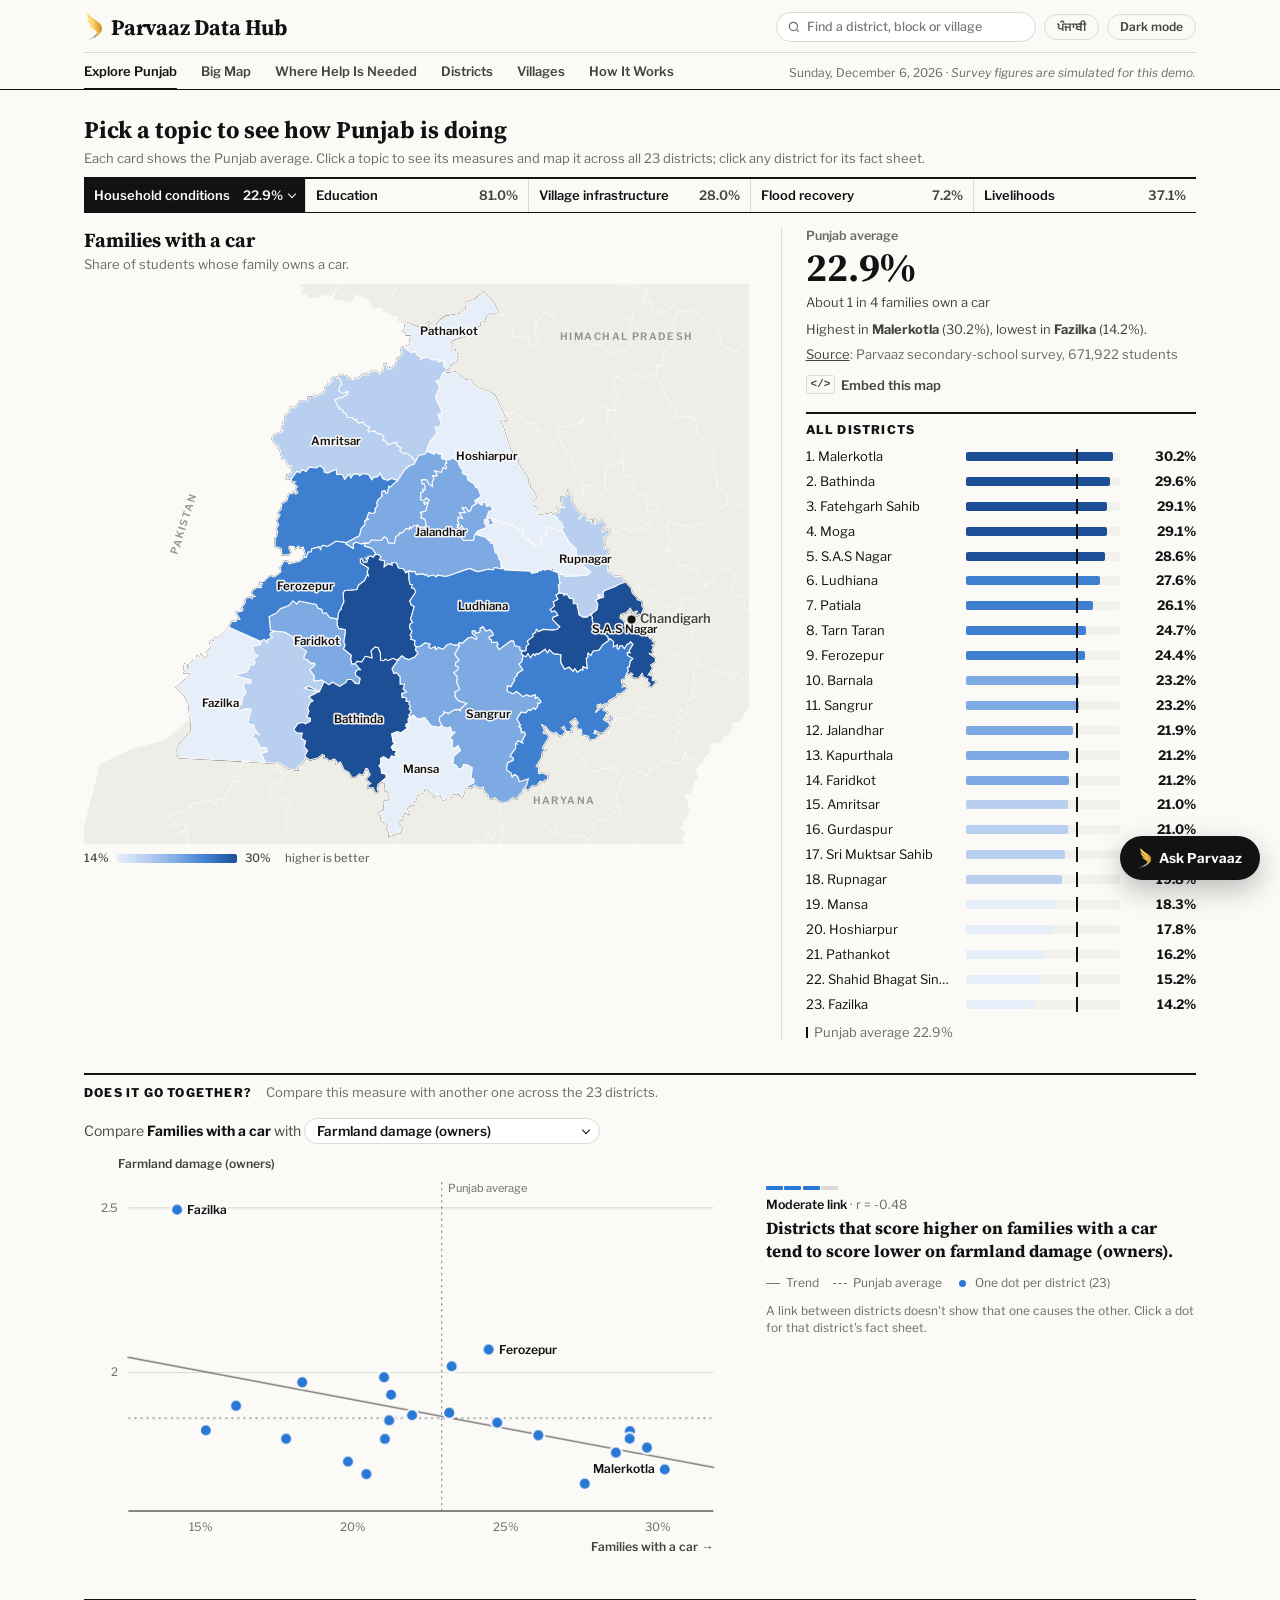
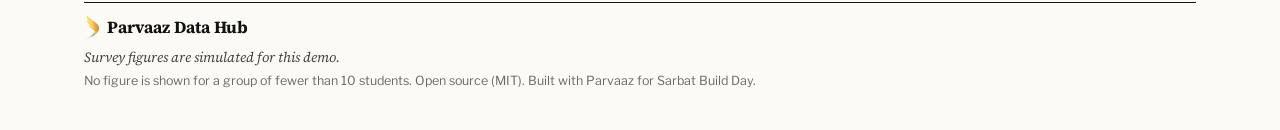
==== commit d9e0b0fd: "Nav: Big Map second Co-Authored-By: Claude Opus 5.5 <noreply@anthropic.com> Claude-Session: https://" ====
--- a/web/index.html
+++ b/web/index.html
@@ -10,7 +10,7 @@
   <link rel="preconnect" href="https://fonts.googleapis.com">
   <link rel="preconnect" href="https://fonts.gstatic.com" crossorigin>
   <link rel="stylesheet" href="https://fonts.googleapis.com/css2?family=Libre+Franklin:wght@400;500;600;700;800&family=Source+Serif+4:ital,opsz,wght@0,8..60,400;0,8..60,600;0,8..60,700;1,8..60,400;1,8..60,600&family=Noto+Sans+Gurmukhi:wght@400;500;600;700&display=swap">
-  <link rel="stylesheet" href="css/atlas.css?v=202610170406">
+  <link rel="stylesheet" href="css/atlas.css?v=202610170418">
 </head>
 <body>
 <div class="page">
@@ -29,8 +29,8 @@
     <div class="mast-nav">
       <nav class="sections" aria-label="Sections">
         <a href="#explore" data-tab="map" data-s="tabMap">Explore Punjab</a>
+        <a href="#atlas" data-tab="atlas" data-s="tabAtlas">Big Map</a>
         <a href="#today" data-tab="today" data-s="tabToday">Where Help Is Needed</a>
-        <a href="#atlas" data-tab="atlas" data-s="tabAtlas">Big Map</a>
         <a href="#districts" data-tab="districts" data-s="tabDistricts">Districts</a>
         <a href="#villages" data-tab="villages" data-s="tabVillages">Villages</a>
         <a href="#about" data-tab="about" data-s="tabAbout">How It Works</a>
@@ -179,14 +179,14 @@
     </button>
   </section>
 
-  <script src="js/config.js?v=202610170406"></script>
-  <script src="js/i18n.js?v=202610170406"></script>
-  <script src="js/data.js?v=202610170406"></script>
-  <script src="js/map.js?v=202610170406"></script>
-  <script src="js/charts.js?v=202610170406"></script>
-  <script src="js/need.js?v=202610170406"></script>
-  <script src="js/answer.js?v=202610170406"></script>
-  <script src="js/chat.js?v=202610170406"></script>
-  <script src="js/app.js?v=202610170406"></script>
+  <script src="js/config.js?v=202610170418"></script>
+  <script src="js/i18n.js?v=202610170418"></script>
+  <script src="js/data.js?v=202610170418"></script>
+  <script src="js/map.js?v=202610170418"></script>
+  <script src="js/charts.js?v=202610170418"></script>
+  <script src="js/need.js?v=202610170418"></script>
+  <script src="js/answer.js?v=202610170418"></script>
+  <script src="js/chat.js?v=202610170418"></script>
+  <script src="js/app.js?v=202610170418"></script>
 </body>
 </html>
--- a/web/css/atlas.css
+++ b/web/css/atlas.css
@@ -535,6 +535,15 @@
 .as-dots .d-0 { background: #fff; border: 1px solid #9aa3ad; } .as-dots .d-1 { background: var(--seq-good-1); } .as-dots .d-2 { background: var(--seq-good-2); }
 .as-dots .d-3 { background: var(--seq-good-3); } .as-dots .d-4 { background: var(--seq-good-4); } .as-dots .d-nr { background: #b9b6ae; margin-left: 8px; }
 .atlas-map .map-wrap.has-blocks .blk { fill: var(--card); fill-opacity: .7; }
+.vd-lede { margin: 2px 0 2px; font: 16px/1.5 var(--serif); color: var(--ink); }
+.vd-table { width: 100%; border-collapse: collapse; font: 12.5px/1.35 var(--sans); }
+.vd-table th { padding: 4px 6px; font: 600 11px/1.2 var(--sans); text-transform: none; letter-spacing: 0; color: var(--muted); border-bottom: 1px solid var(--hair); text-align: right; }
+.vd-table td { padding: 5px 6px; border-bottom: 1px solid var(--hair); text-align: right; font-variant-numeric: tabular-nums; color: var(--ink-2); }
+.vd-table td:first-child, .vd-table th:first-child { text-align: left; padding-left: 0; color: var(--ink); }
+.vd-table .yes { color: var(--up); font-weight: 700; } .vd-table .no { color: var(--down); font-weight: 700; }
+.vd-list { list-style: none; margin: 0; padding: 0; display: grid; gap: 0; }
+.vd-list li { display: flex; justify-content: space-between; gap: 10px; padding: 6px 0; border-bottom: 1px solid var(--hair); font: 12.5px/1.35 var(--sans); }
+.vd-k { color: var(--ink-2); } .vd-v { text-align: right; color: var(--muted); } .vd-v b { color: var(--ink); }
 /* ---------- toast ---------- */
 .toast { position: fixed; left: 50%; bottom: 28px; transform: translateX(-50%); z-index: 90; background: var(--ink); color: var(--paper); padding: 9px 16px; border-radius: 999px; font: 600 13px var(--sans); box-shadow: 0 10px 30px rgba(0,0,0,.25); }
 
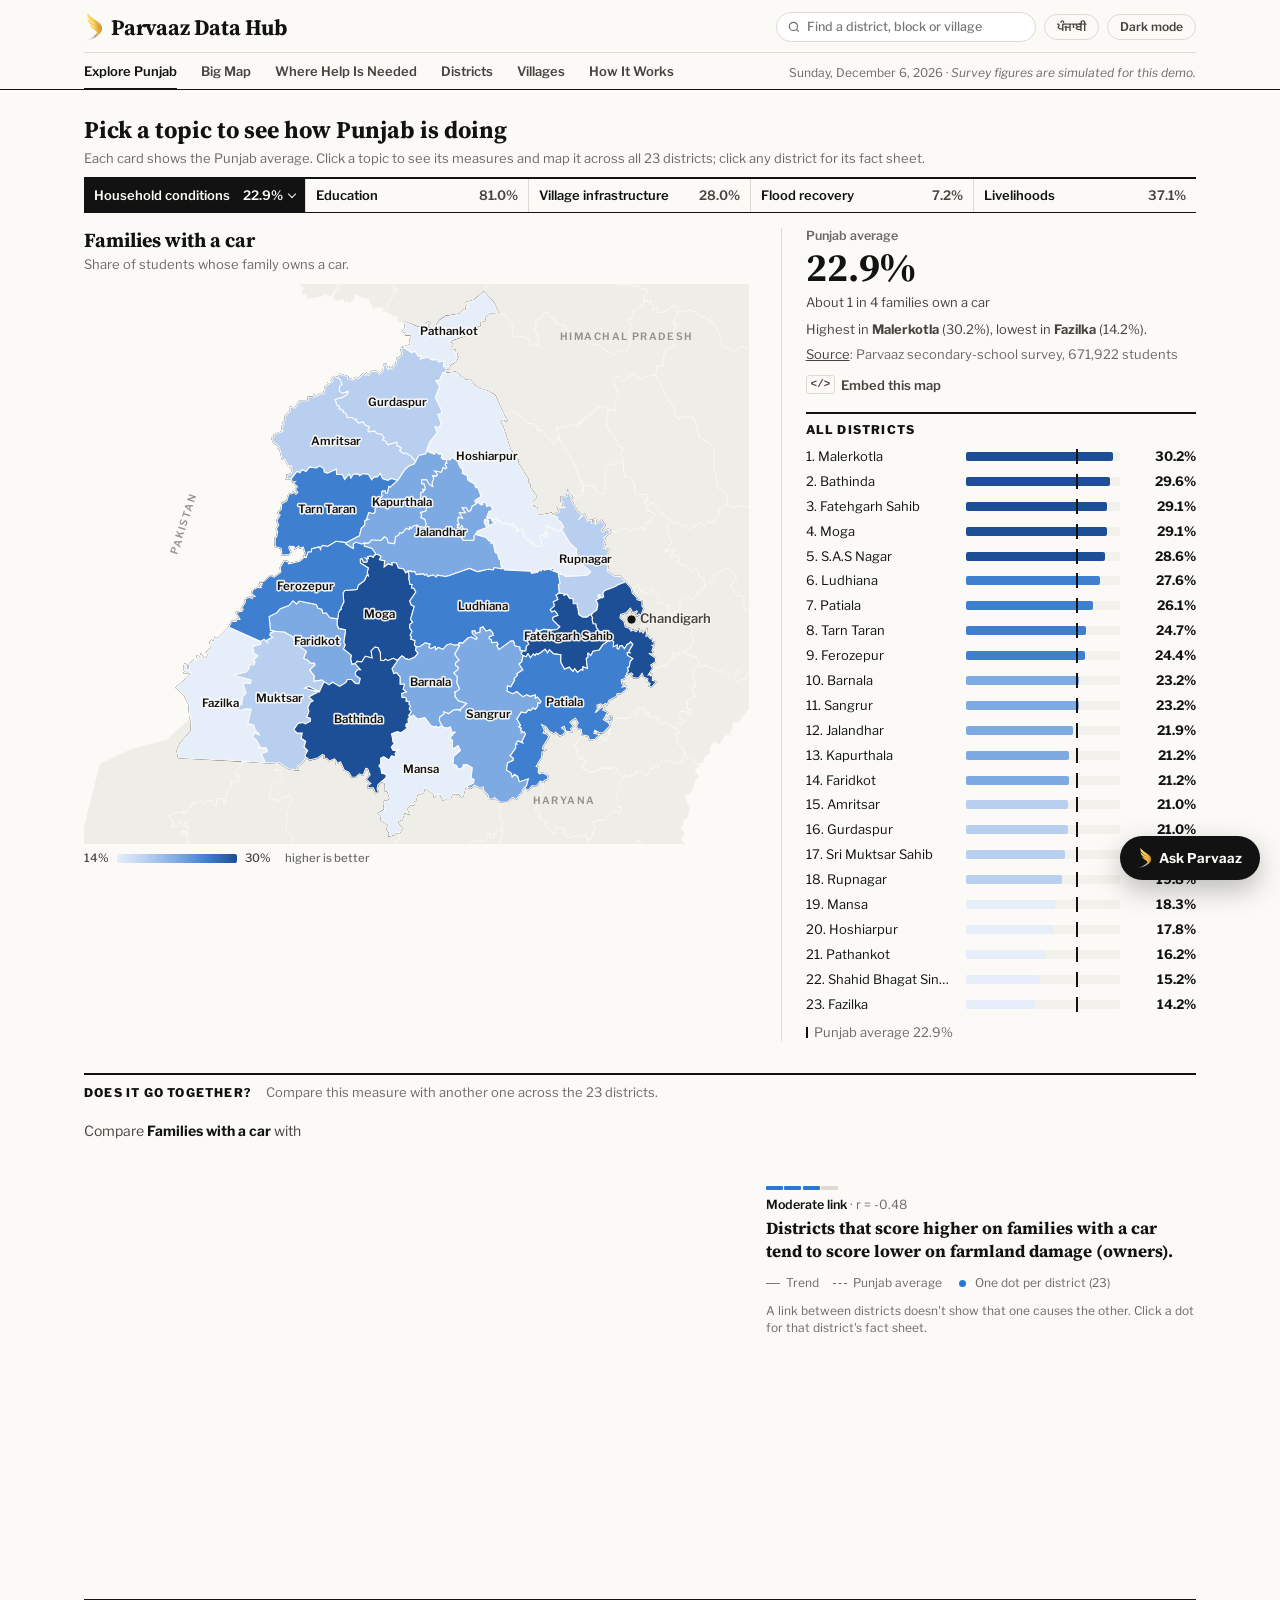
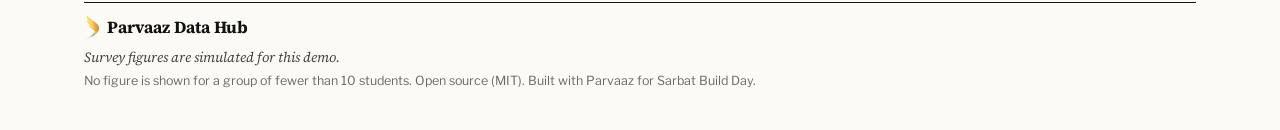
==== commit 09b24fad: "Block map preview: Big Map dot style, smaller dots, neighbouring blocks shown Co-Authored-By: Claude" ====
--- a/web/index.html
+++ b/web/index.html
@@ -10,7 +10,7 @@
   <link rel="preconnect" href="https://fonts.googleapis.com">
   <link rel="preconnect" href="https://fonts.gstatic.com" crossorigin>
   <link rel="stylesheet" href="https://fonts.googleapis.com/css2?family=Libre+Franklin:wght@400;500;600;700;800&family=Source+Serif+4:ital,opsz,wght@0,8..60,400;0,8..60,600;0,8..60,700;1,8..60,400;1,8..60,600&family=Noto+Sans+Gurmukhi:wght@400;500;600;700&display=swap">
-  <link rel="stylesheet" href="css/atlas.css?v=202610170418">
+  <link rel="stylesheet" href="css/atlas.css?v=202610170419">
 </head>
 <body>
 <div class="page">
@@ -179,14 +179,14 @@
     </button>
   </section>
 
-  <script src="js/config.js?v=202610170418"></script>
-  <script src="js/i18n.js?v=202610170418"></script>
-  <script src="js/data.js?v=202610170418"></script>
-  <script src="js/map.js?v=202610170418"></script>
-  <script src="js/charts.js?v=202610170418"></script>
-  <script src="js/need.js?v=202610170418"></script>
-  <script src="js/answer.js?v=202610170418"></script>
-  <script src="js/chat.js?v=202610170418"></script>
-  <script src="js/app.js?v=202610170418"></script>
+  <script src="js/config.js?v=202610170419"></script>
+  <script src="js/i18n.js?v=202610170419"></script>
+  <script src="js/data.js?v=202610170419"></script>
+  <script src="js/map.js?v=202610170419"></script>
+  <script src="js/charts.js?v=202610170419"></script>
+  <script src="js/need.js?v=202610170419"></script>
+  <script src="js/answer.js?v=202610170419"></script>
+  <script src="js/chat.js?v=202610170419"></script>
+  <script src="js/app.js?v=202610170419"></script>
 </body>
 </html>
--- a/web/css/atlas.css
+++ b/web/css/atlas.css
@@ -507,9 +507,15 @@
 .map-wrap.is-blockview .district-label { opacity: .55; }
 .map-wrap.is-blockview .blk { stroke: var(--hair); stroke-width: 1.2; }
 .map-wrap.is-blockview .blk.is-sel { stroke: var(--ink); stroke-width: 2.2; filter: drop-shadow(0 6px 14px rgba(0,0,0,.14)); }
-.map-wrap.is-blockview .block-label { opacity: .7; }
 .map-wrap.is-blockview .block-label.is-sel { opacity: 1; font-weight: 700; }
 .slot-modal .map-wrap { border-radius: 8px; overflow: hidden; background: var(--paper-2); }
+.map-wrap.is-blockview .d-0 { fill: #ffffff; fill-opacity: 1; stroke: #9aa3ad; stroke-width: .7; vector-effect: non-scaling-stroke; }
+.map-wrap.is-blockview .d-1 { fill: var(--seq-good-1); fill-opacity: 1; } .map-wrap.is-blockview .d-2 { fill: var(--seq-good-2); fill-opacity: 1; }
+.map-wrap.is-blockview .d-3 { fill: var(--seq-good-3); fill-opacity: 1; } .map-wrap.is-blockview .d-4 { fill: var(--seq-good-4); fill-opacity: 1; }
+.map-wrap.is-blockview .d-nr { fill: #b9b6ae; stroke: none; }
+.map-wrap.is-blockview .block-label { opacity: .85; font-weight: 600; }
+.map-wrap.is-blockview .block-label.is-sel { opacity: 1; font-weight: 800; }
+#modal-key .as-dots { gap: 5px; }
 /* big map motion */
 @keyframes fillIn { from { fill: var(--paper); } }
 @keyframes liftIn { from { filter: drop-shadow(0 0 0 rgba(0,0,0,0)); } to { filter: drop-shadow(0 10px 18px rgba(0,0,0,.22)); } }
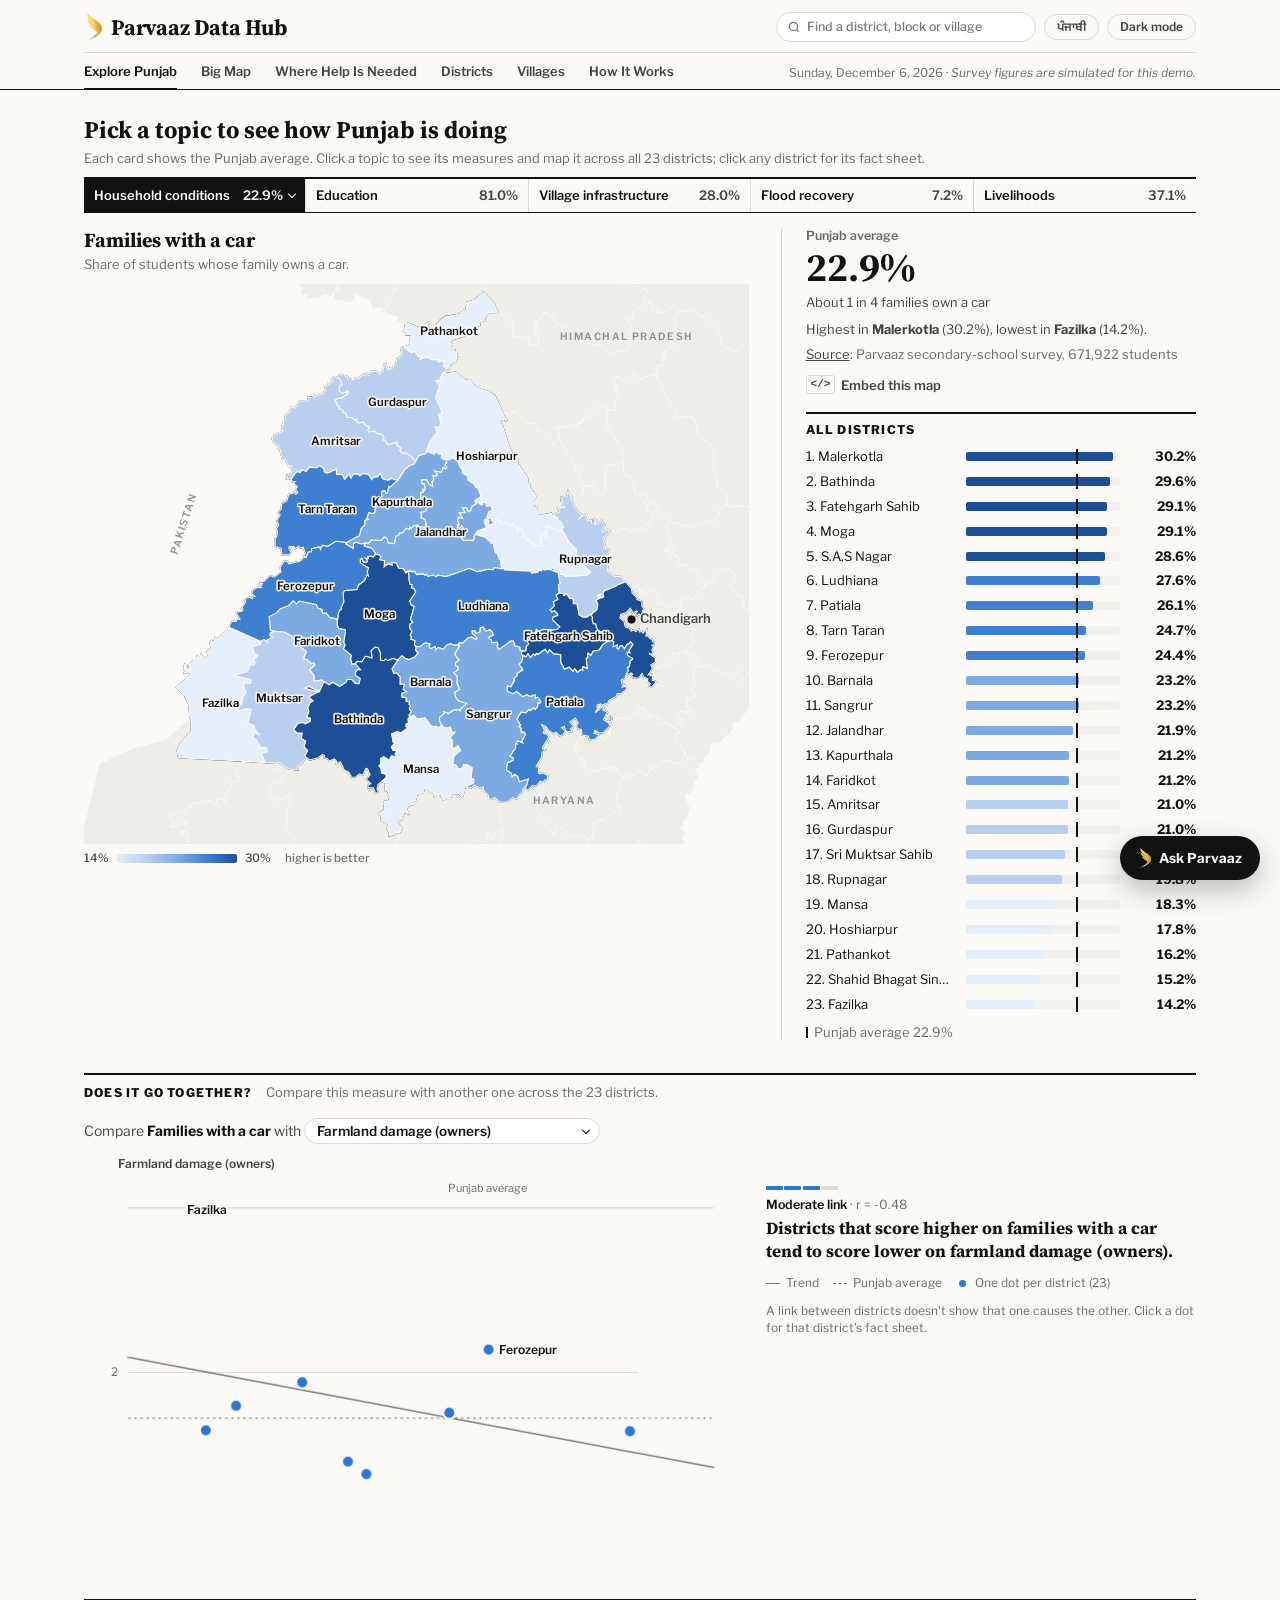
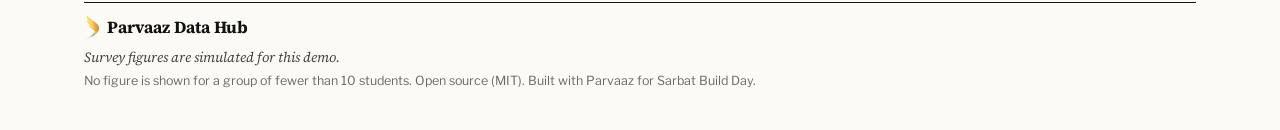
==== commit ee506d11: "Ask Parvaaz: block and village answers, need answers, inline bar charts, follow-up chips, welcome ca" ====
--- a/web/index.html
+++ b/web/index.html
@@ -10,7 +10,7 @@
   <link rel="preconnect" href="https://fonts.googleapis.com">
   <link rel="preconnect" href="https://fonts.gstatic.com" crossorigin>
   <link rel="stylesheet" href="https://fonts.googleapis.com/css2?family=Libre+Franklin:wght@400;500;600;700;800&family=Source+Serif+4:ital,opsz,wght@0,8..60,400;0,8..60,600;0,8..60,700;1,8..60,400;1,8..60,600&family=Noto+Sans+Gurmukhi:wght@400;500;600;700&display=swap">
-  <link rel="stylesheet" href="css/atlas.css?v=202610170419">
+  <link rel="stylesheet" href="css/atlas.css?v=202610170426">
 </head>
 <body>
 <div class="page">
@@ -179,14 +179,14 @@
     </button>
   </section>
 
-  <script src="js/config.js?v=202610170419"></script>
-  <script src="js/i18n.js?v=202610170419"></script>
-  <script src="js/data.js?v=202610170419"></script>
-  <script src="js/map.js?v=202610170419"></script>
-  <script src="js/charts.js?v=202610170419"></script>
-  <script src="js/need.js?v=202610170419"></script>
-  <script src="js/answer.js?v=202610170419"></script>
-  <script src="js/chat.js?v=202610170419"></script>
-  <script src="js/app.js?v=202610170419"></script>
+  <script src="js/config.js?v=202610170426"></script>
+  <script src="js/i18n.js?v=202610170426"></script>
+  <script src="js/data.js?v=202610170426"></script>
+  <script src="js/map.js?v=202610170426"></script>
+  <script src="js/charts.js?v=202610170426"></script>
+  <script src="js/need.js?v=202610170426"></script>
+  <script src="js/answer.js?v=202610170426"></script>
+  <script src="js/chat.js?v=202610170426"></script>
+  <script src="js/app.js?v=202610170426"></script>
 </body>
 </html>
--- a/web/css/atlas.css
+++ b/web/css/atlas.css
@@ -760,6 +760,59 @@
   .sections a { transition: color .2s, border-color .25s; }
 }
 
+/* ---------- Ask Parvaaz v2 ---------- */
+.chat-panel { width: min(440px, calc(100vw - 32px)); height: min(680px, calc(100vh - 110px)); border-radius: 14px; border-top: 0; box-shadow: 0 30px 80px rgba(0,0,0,.22); }
+.chat-head { padding: 14px 16px; background: var(--ink); color: var(--paper); border-bottom: 0; }
+.chat-head strong { color: var(--paper); }
+.chat-head .chat-wing { height: 22px; }
+.chat-head .icon-btn { color: var(--paper); }
+.chat-head .icon-btn:hover { background: rgba(255,255,255,.12); }
+.chat-head .chat-mode { color: var(--paper); border-color: rgba(255,255,255,.3); }
+.chat-head .chat-mode.is-on { color: #7ee2a8; border-color: #7ee2a8; }
+.chat-log { padding: 16px; gap: 12px; background: var(--paper); }
+#chat-intro { background: none !important; border: 0 !important; padding: 0 !important; max-width: 100% !important; }
+.chat-chips { display: none !important; }
+.ci-h { margin: 4px 0 4px; font: 700 21px/1.25 var(--serif); }
+.ci-p { margin: 0 0 14px; font: 13px/1.45 var(--sans); color: var(--muted); }
+.ci-cards { display: grid; grid-template-columns: 1fr 1fr; gap: 8px; }
+.ci-card { display: grid; gap: 4px; text-align: left; padding: 10px 12px; border: 1px solid var(--hair); border-radius: 10px; background: var(--card); font: 13px/1.35 var(--sans); color: var(--ink); cursor: pointer; transition: border-color .15s, transform .15s, box-shadow .15s; }
+.ci-card span { font: 700 10.5px/1 var(--sans); text-transform: uppercase; letter-spacing: .08em; color: var(--bad); }
+.ci-card:hover { border-color: var(--ink); transform: translateY(-1px); box-shadow: 0 6px 16px rgba(0,0,0,.07); }
+.chat.has-chat .chat-chips { display: none; }
+.msg { font: 14px/1.55 var(--sans); }
+.msg.bot { background: var(--card); border: 1px solid var(--hair); border-radius: 4px 14px 14px 14px; max-width: 94%; padding: 11px 13px; }
+.msg.user { border-radius: 14px 14px 4px 14px; }
+.msg b { font-weight: 700; }
+.msg-cites { border-top: 1px solid var(--hair); padding-top: 7px; margin-top: 9px !important; }
+.msg-cites a { color: var(--ink-2); }
+.msg-limit { font-size: 11.5px !important; }
+.msg-follow { display: flex; flex-wrap: wrap; gap: 6px; padding-left: 2px; }
+.msg-follow .chip { border: 1px solid var(--hair); background: var(--paper); color: var(--ink); cursor: pointer; text-align: left; white-space: normal; padding: 5px 11px; }
+.msg-follow .chip::before { content: "↳ "; color: var(--muted); }
+.msg-follow .chip:hover { border-color: var(--ink); background: var(--card); }
+.ans-bars { display: grid; gap: 5px; margin: 8px 0 8px; }
+.ab-row { display: grid; grid-template-columns: minmax(80px, 38%) 1fr 54px; gap: 8px; align-items: center; font: 12.5px/1.25 var(--sans); }
+.ab-l { overflow: hidden; text-overflow: ellipsis; white-space: nowrap; color: var(--ink-2); }
+.ab-b { position: relative; height: 8px; background: var(--paper-2); border-radius: 4px; }
+.ab-b i { position: absolute; left: 0; top: 0; bottom: 0; border-radius: 4px; background: var(--good); }
+.ab-b b { position: absolute; top: -3px; bottom: -3px; width: 2px; margin-left: -1px; background: var(--ink); }
+.ab-row.hl .ab-l { color: var(--ink); font-weight: 700; } .ab-row.hl .ab-b i { background: var(--bad); }
+.ab-v { text-align: right; font-weight: 700; font-variant-numeric: tabular-nums; }
+.ab-ref { display: flex; align-items: center; gap: 6px; font: 11.5px var(--sans); color: var(--muted); }
+.ab-ref b { width: 2px; height: 10px; background: var(--ink); }
+.ans-sub { margin-top: 8px; font: 600 11.5px/1.3 var(--sans); color: var(--muted); }
+.typing { display: inline-flex; gap: 4px; padding: 4px 2px; }
+.typing i { width: 7px; height: 7px; border-radius: 50%; background: var(--muted); animation: typing 1.1s infinite ease-in-out; }
+.typing i:nth-child(2) { animation-delay: .15s; } .typing i:nth-child(3) { animation-delay: .3s; }
+@keyframes typing { 0%, 80%, 100% { opacity: .25; transform: translateY(0); } 40% { opacity: 1; transform: translateY(-3px); } }
+@media (prefers-reduced-motion: no-preference) {
+  .msg.bot:not(.is-pending), .msg.user { animation: fadeUp .35s cubic-bezier(.2,.7,.2,1) both; }
+  .msg-follow { animation: fadeUp .4s ease both; animation-delay: .15s; }
+  .ab-b i { transform-origin: left; animation: growX .7s cubic-bezier(.2,.8,.2,1) both; animation-delay: .1s; }
+}
+.chat-form { padding: 12px; background: var(--paper); }
+.chat-form input { padding: 10px 14px; }
+
 /* ---------- responsive ---------- */
 @media (max-width: 960px) {
   .cmp-grid { grid-template-columns: 1fr; gap: 18px; }
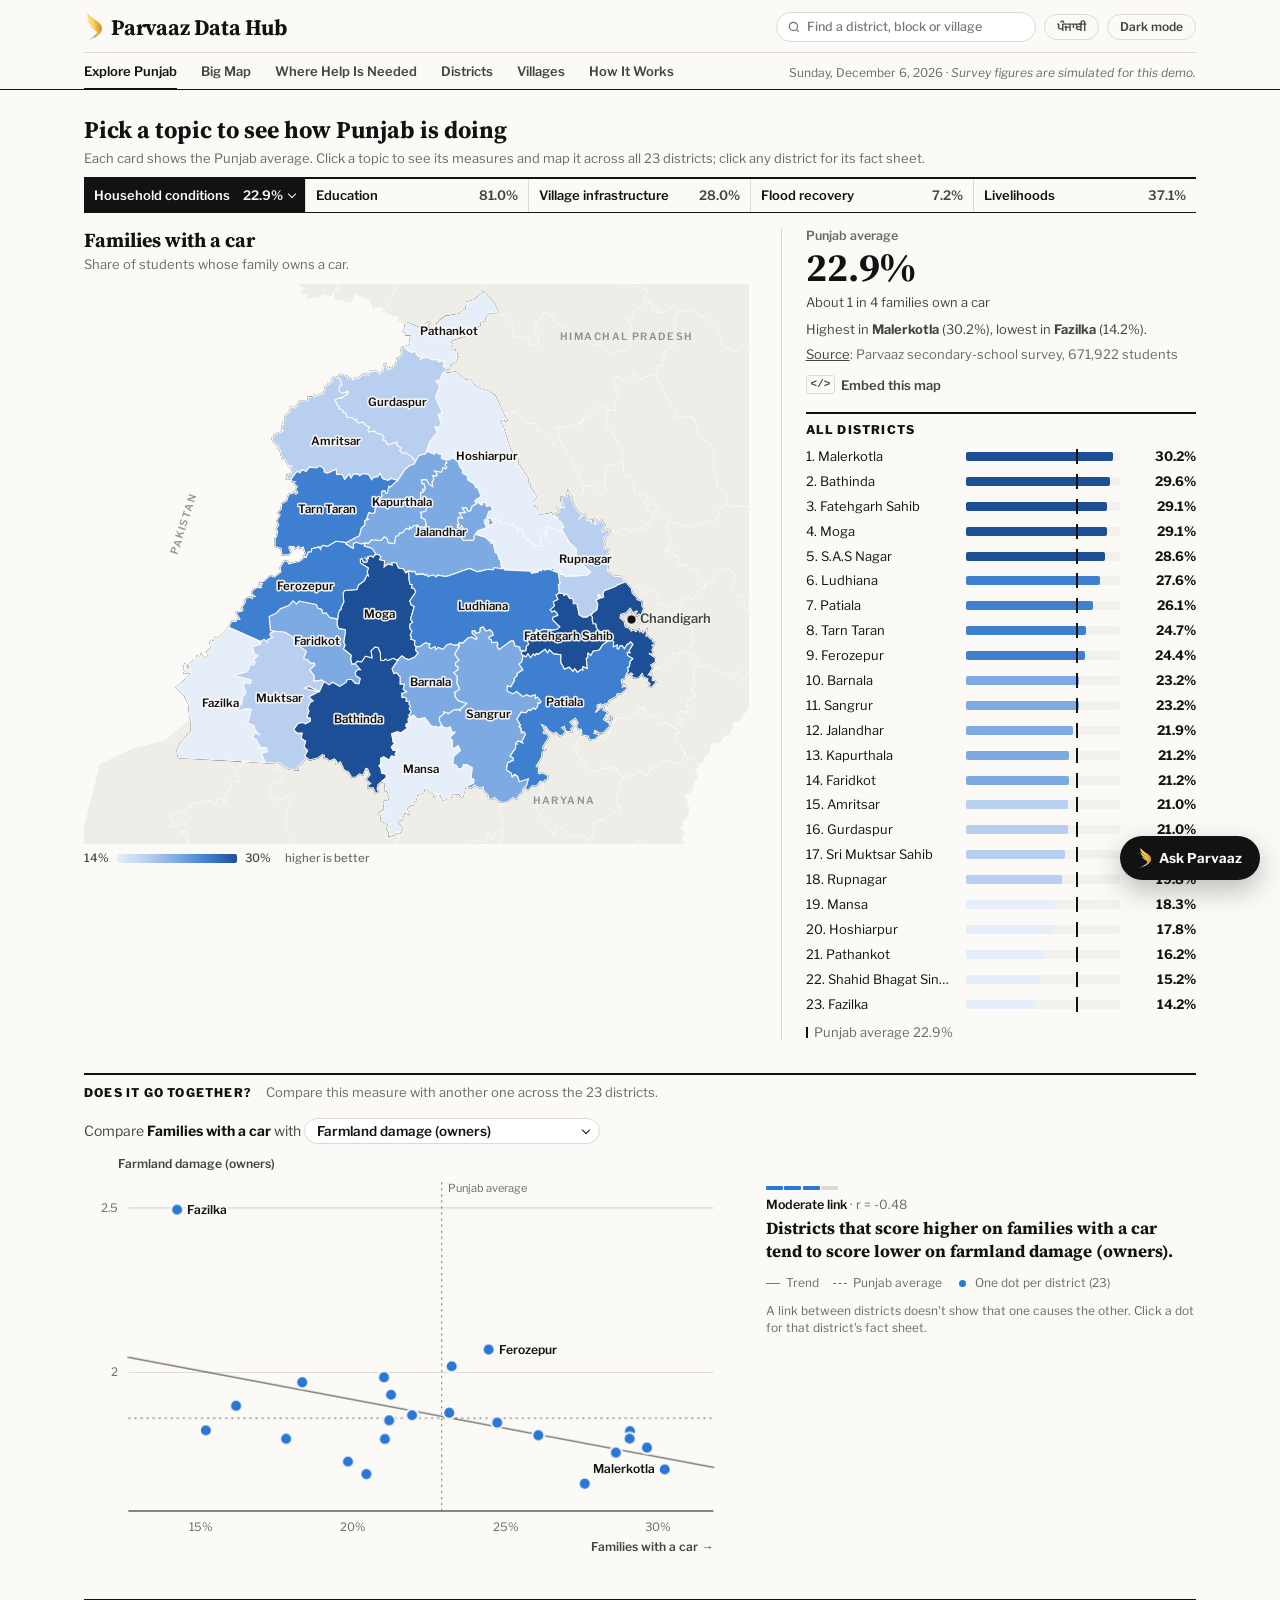
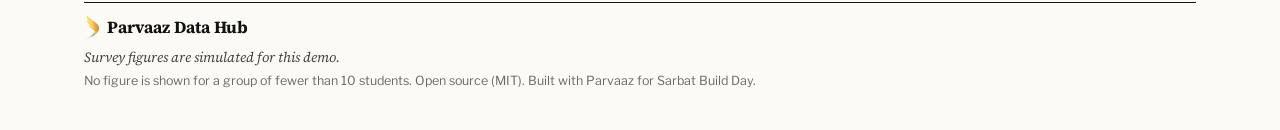
==== commit 7b25f18f: "Ask Parvaaz: fix Claude mode (thinking off, bigger budget, timeout), fall back to built-in answer on" ====
--- a/web/index.html
+++ b/web/index.html
@@ -10,7 +10,7 @@
   <link rel="preconnect" href="https://fonts.googleapis.com">
   <link rel="preconnect" href="https://fonts.gstatic.com" crossorigin>
   <link rel="stylesheet" href="https://fonts.googleapis.com/css2?family=Libre+Franklin:wght@400;500;600;700;800&family=Source+Serif+4:ital,opsz,wght@0,8..60,400;0,8..60,600;0,8..60,700;1,8..60,400;1,8..60,600&family=Noto+Sans+Gurmukhi:wght@400;500;600;700&display=swap">
-  <link rel="stylesheet" href="css/atlas.css?v=202610170426">
+  <link rel="stylesheet" href="css/atlas.css?v=202610170432">
 </head>
 <body>
 <div class="page">
@@ -179,14 +179,14 @@
     </button>
   </section>
 
-  <script src="js/config.js?v=202610170426"></script>
-  <script src="js/i18n.js?v=202610170426"></script>
-  <script src="js/data.js?v=202610170426"></script>
-  <script src="js/map.js?v=202610170426"></script>
-  <script src="js/charts.js?v=202610170426"></script>
-  <script src="js/need.js?v=202610170426"></script>
-  <script src="js/answer.js?v=202610170426"></script>
-  <script src="js/chat.js?v=202610170426"></script>
-  <script src="js/app.js?v=202610170426"></script>
+  <script src="js/config.js?v=202610170432"></script>
+  <script src="js/i18n.js?v=202610170432"></script>
+  <script src="js/data.js?v=202610170432"></script>
+  <script src="js/map.js?v=202610170432"></script>
+  <script src="js/charts.js?v=202610170432"></script>
+  <script src="js/need.js?v=202610170432"></script>
+  <script src="js/answer.js?v=202610170432"></script>
+  <script src="js/chat.js?v=202610170432"></script>
+  <script src="js/app.js?v=202610170432"></script>
 </body>
 </html>
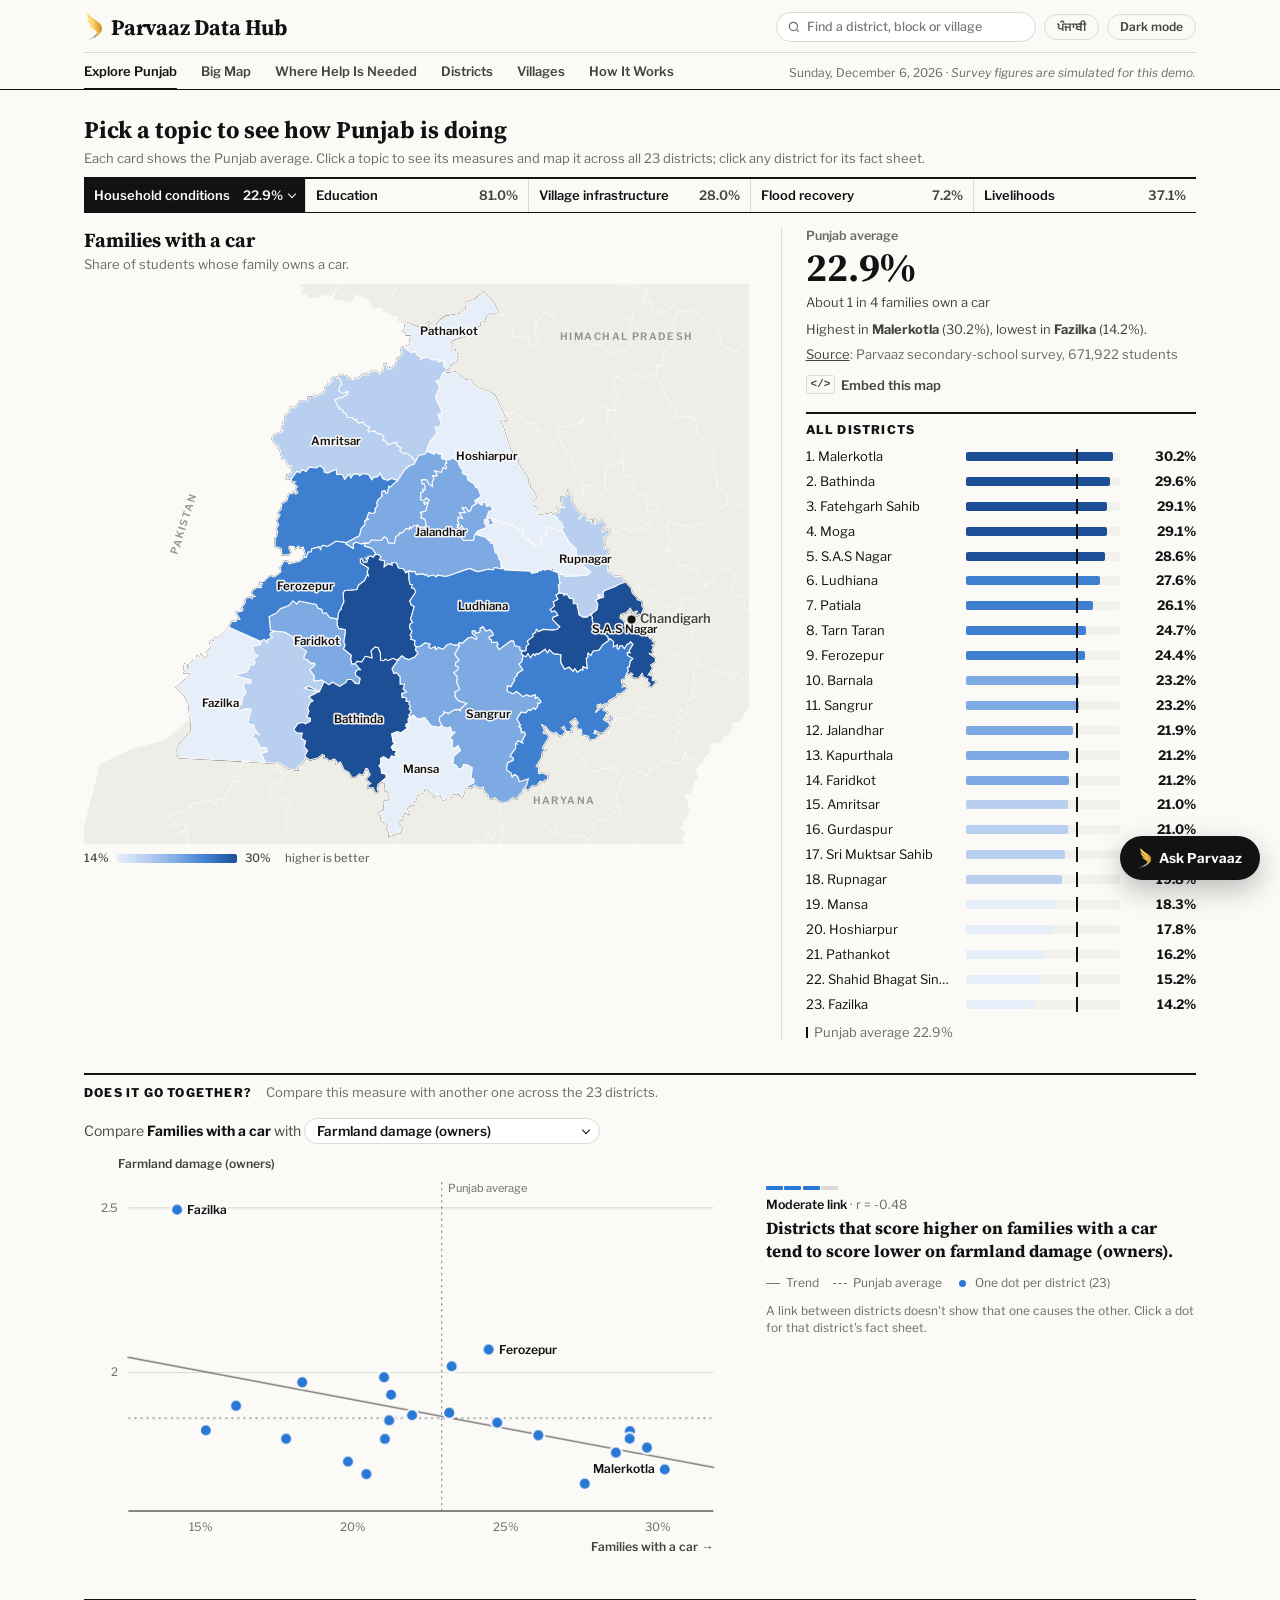
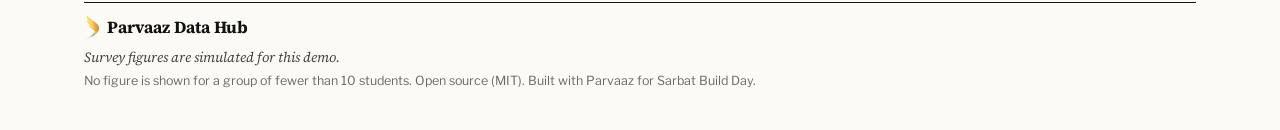
==== commit 7ed35091: "Zoomed maps: no coloured slivers under blocks, drop tiny specks, clean block labels Co-Authored-By: " ====
--- a/web/index.html
+++ b/web/index.html
@@ -10,7 +10,7 @@
   <link rel="preconnect" href="https://fonts.googleapis.com">
   <link rel="preconnect" href="https://fonts.gstatic.com" crossorigin>
   <link rel="stylesheet" href="https://fonts.googleapis.com/css2?family=Libre+Franklin:wght@400;500;600;700;800&family=Source+Serif+4:ital,opsz,wght@0,8..60,400;0,8..60,600;0,8..60,700;1,8..60,400;1,8..60,600&family=Noto+Sans+Gurmukhi:wght@400;500;600;700&display=swap">
-  <link rel="stylesheet" href="css/atlas.css?v=202610170432">
+  <link rel="stylesheet" href="css/atlas.css?v=202610170437">
 </head>
 <body>
 <div class="page">
@@ -179,14 +179,14 @@
     </button>
   </section>
 
-  <script src="js/config.js?v=202610170432"></script>
-  <script src="js/i18n.js?v=202610170432"></script>
-  <script src="js/data.js?v=202610170432"></script>
-  <script src="js/map.js?v=202610170432"></script>
-  <script src="js/charts.js?v=202610170432"></script>
-  <script src="js/need.js?v=202610170432"></script>
-  <script src="js/answer.js?v=202610170432"></script>
-  <script src="js/chat.js?v=202610170432"></script>
-  <script src="js/app.js?v=202610170432"></script>
+  <script src="js/config.js?v=202610170437"></script>
+  <script src="js/i18n.js?v=202610170437"></script>
+  <script src="js/data.js?v=202610170437"></script>
+  <script src="js/map.js?v=202610170437"></script>
+  <script src="js/charts.js?v=202610170437"></script>
+  <script src="js/need.js?v=202610170437"></script>
+  <script src="js/answer.js?v=202610170437"></script>
+  <script src="js/chat.js?v=202610170437"></script>
+  <script src="js/app.js?v=202610170437"></script>
 </body>
 </html>
--- a/web/css/atlas.css
+++ b/web/css/atlas.css
@@ -480,7 +480,7 @@
 .atlas-map .district:hover, .atlas-map .district.is-hl { stroke: var(--ink); stroke-width: 2; }
 .atlas-map .district.is-selected { stroke: var(--ink); stroke-width: 2.6; }
 .atlas-map .has-selection .district:not(.is-selected):not(:hover) { opacity: .45; }
-.atlas-map .blk { stroke: var(--hair); stroke-width: 1.2; }
+.atlas-map .blk { stroke: #b3afa5; stroke-width: 1.1; }
 .atlas-map .map-wrap.has-blocks .district.is-selected { filter: drop-shadow(0 12px 22px rgba(0,0,0,.22)); }
 .atlas-map .district-label { font-weight: 700; }
 .atlas-map .atlas-zoom { position: absolute; right: 18px; top: 18px; bottom: auto; height: auto; align-content: start; display: grid; gap: 0; z-index: 4; border: 1px solid var(--hair); border-radius: 8px; overflow: hidden; background: var(--card); box-shadow: 0 6px 18px rgba(0,0,0,.08); }
@@ -516,6 +516,9 @@
 .map-wrap.is-blockview .block-label { opacity: .85; font-weight: 600; }
 .map-wrap.is-blockview .block-label.is-sel { opacity: 1; font-weight: 800; }
 #modal-key .as-dots { gap: 5px; }
+/* zoomed views: the chosen district sits under its blocks in the same light fill, so smoothed block edges never leave coloured slivers */
+.map-wrap.has-blocks .district.is-selected { fill: var(--card) !important; fill-opacity: 1 !important; }
+.map-wrap.is-blockview.has-blocks .district.is-selected { fill: var(--card) !important; }
 /* big map motion */
 @keyframes fillIn { from { fill: var(--paper); } }
 @keyframes liftIn { from { filter: drop-shadow(0 0 0 rgba(0,0,0,0)); } to { filter: drop-shadow(0 10px 18px rgba(0,0,0,.22)); } }
